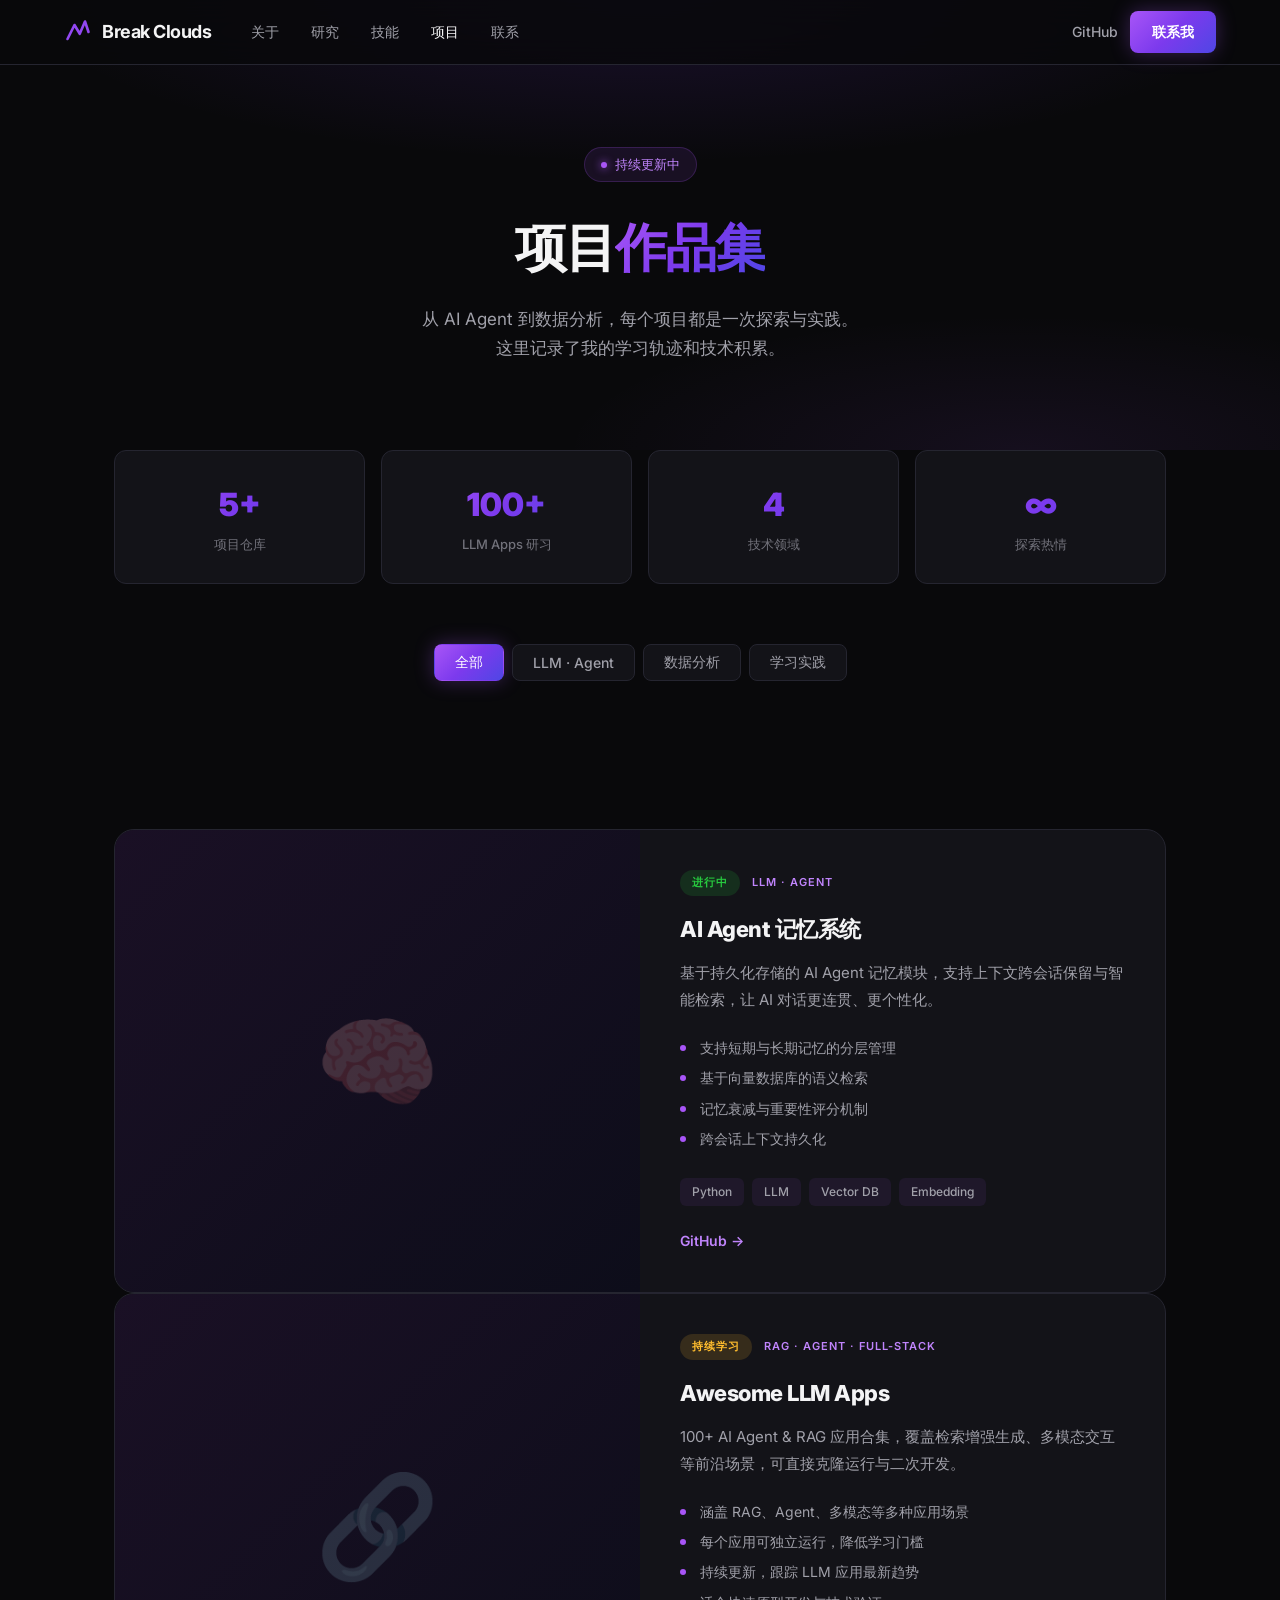
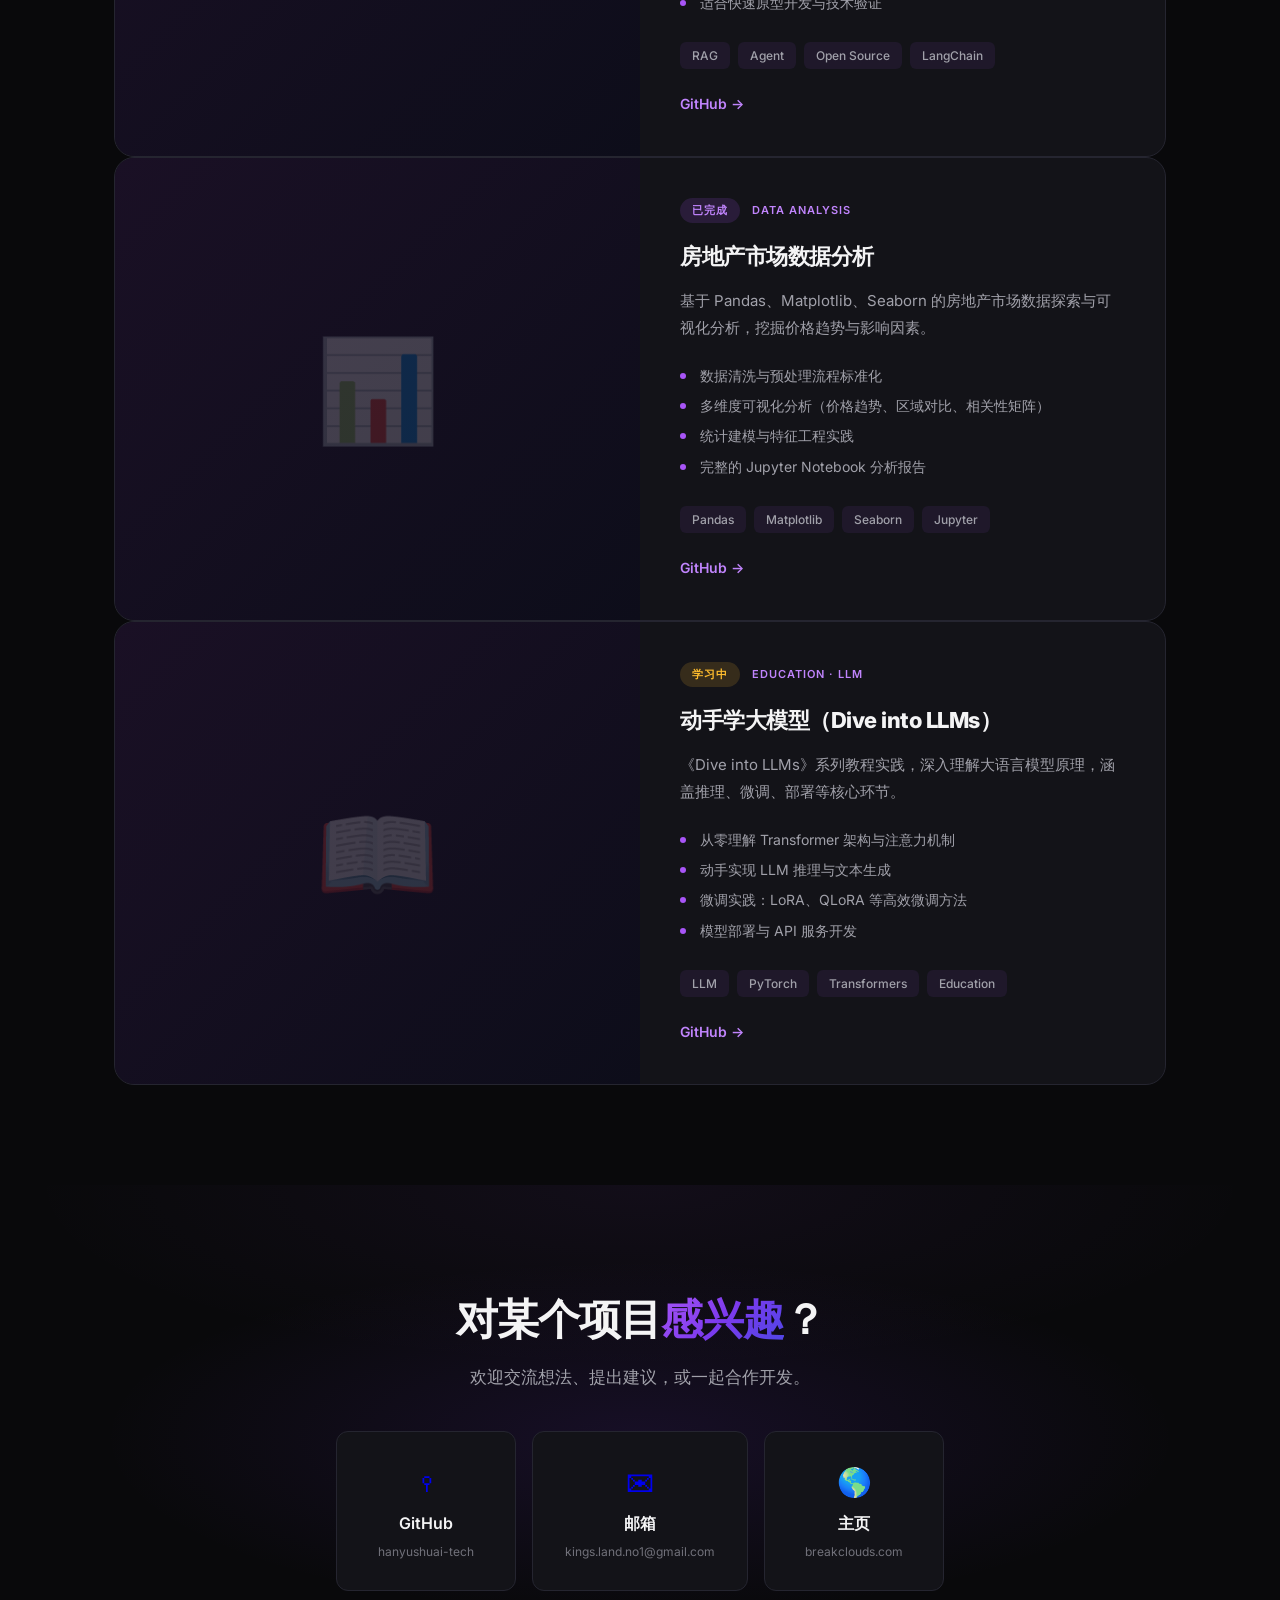
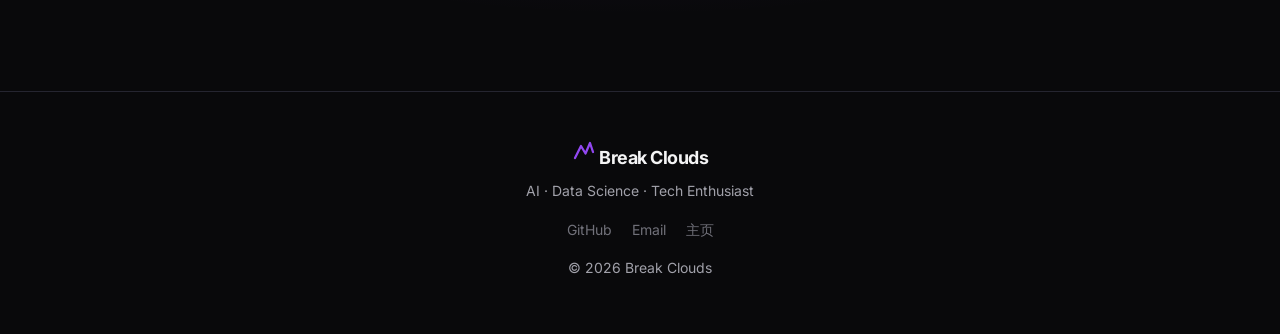
==== projects.html @ f649324a "feat: add projects portfolio page" ====
<!DOCTYPE html>
<html lang="zh-CN">
<head>
<meta charset="UTF-8">
<link rel="icon" type="image/svg+xml" href="favicon.svg">
<meta name="viewport" content="width=device-width, initial-scale=1.0">
<title>项目作品集 — Break Clouds</title>
<meta name="description" content="Break Clouds 项目作品集 — AI Agent、RAG 应用、数据分析与大模型实践项目展示。">
<meta name="author" content="Break Clouds">
<meta name="keywords" content="AI,LLM,Agent,RAG,Data Science,Projects,项目,作品集">
<link rel="canonical" href="https://breakclouds.com/projects.html">

<!-- Open Graph -->
<meta property="og:type" content="website">
<meta property="og:url" content="https://breakclouds.com/projects.html">
<meta property="og:title" content="项目作品集 — Break Clouds">
<meta property="og:description" content="AI Agent、RAG 应用、数据分析与大模型实践项目展示。">
<meta property="og:site_name" content="Break Clouds">

<!-- Twitter Card -->
<meta name="twitter:card" content="summary_large_image">
<meta name="twitter:title" content="项目作品集 — Break Clouds">
<meta name="twitter:description" content="AI Agent、RAG 应用、数据分析与大模型实践项目展示。">

<link rel="stylesheet" href="style.css">
<link rel="preconnect" href="https://fonts.googleapis.com">
<link rel="preconnect" href="https://fonts.gstatic.com" crossorigin>
<link href="https://fonts.googleapis.com/css2?family=Inter:wght@400;500;600;700;800;900&display=swap" rel="stylesheet">

<!-- Google Analytics -->
<script async src="https://www.googletagmanager.com/gtag/js?id=G-9PDBBTPZYR"></script>
<script>
  window.dataLayer = window.dataLayer || [];
  function gtag(){dataLayer.push(arguments);}
  gtag('js', new Date());
  gtag('config', 'G-9PDBBTPZYR');
</script>

<style>
/* ===== Projects Page Specific ===== */
.projects-hero {
  min-height: 50vh; display: flex; align-items: center; justify-content: center;
  position: relative; padding: 120px 24px 60px; text-align: center;
}
.projects-hero-bg {
  position: absolute; inset: 0;
  background:
    radial-gradient(ellipse 80% 60% at 50% 0%, rgba(124,58,237,0.15) 0%, transparent 60%),
    radial-gradient(ellipse 60% 50% at 80% 100%, rgba(168,85,247,0.08) 0%, transparent 60%);
  pointer-events: none;
}
.projects-hero-content { position: relative; z-index: 1; max-width: 640px; }
.projects-hero h1 { font-size: clamp(36px, 5vw, 52px); font-weight: 900; letter-spacing: -2px; margin-bottom: 16px; }
.projects-hero p { font-size: 17px; color: var(--text-dim); line-height: 1.7; }

/* Filter Tabs */
.filter-bar {
  display: flex; justify-content: center; gap: 8px; flex-wrap: wrap;
  padding: 0 24px; margin-bottom: 48px;
}
.filter-btn {
  background: var(--bg-card); border: 1px solid var(--border); border-radius: 8px;
  color: var(--text-dim); font-size: 14px; font-weight: 500;
  padding: 8px 20px; cursor: pointer; transition: all 0.25s;
  font-family: inherit;
}
.filter-btn:hover { border-color: rgba(168,85,247,0.4); color: var(--text); }
.filter-btn.active {
  background: var(--gradient-1); border-color: transparent; color: #fff;
  box-shadow: 0 0 20px rgba(168,85,247,0.3);
}

/* Project Showcase */
.portfolio-section { max-width: 1100px; margin: 0 auto; }
.portfolio-grid { display: grid; grid-template-columns: 1fr; gap: 32px; }

.portfolio-card {
  display: grid; grid-template-columns: 1fr 1fr; gap: 0;
  background: var(--bg-card); border: 1px solid var(--border); border-radius: var(--radius-lg);
  overflow: hidden; transition: border-color 0.3s, transform 0.3s;
}
.portfolio-card:hover { border-color: var(--purple); transform: translateY(-4px); }

.portfolio-visual {
  position: relative; min-height: 300px;
  background: linear-gradient(135deg, #1a1025 0%, #0d0d1a 100%);
  display: flex; align-items: center; justify-content: center; overflow: hidden;
}
.portfolio-visual::after {
  font-size: 100px; opacity: 0.2;
}
.portfolio-visual.vis-agent::after { content: "🧠"; }
.portfolio-visual.vis-rag::after { content: "🔗"; }
.portfolio-visual.vis-data::after { content: "📊"; }
.portfolio-visual.vis-llm::after { content: "📖"; }

.portfolio-detail { padding: 40px; display: flex; flex-direction: column; justify-content: center; }
.portfolio-meta {
  display: flex; align-items: center; gap: 12px; margin-bottom: 16px; flex-wrap: wrap;
}
.portfolio-status {
  font-size: 11px; font-weight: 600; letter-spacing: 1px; text-transform: uppercase;
  padding: 4px 12px; border-radius: 100px;
}
.portfolio-status.active { background: rgba(39,201,63,0.15); color: #27c93f; }
.portfolio-status.learning { background: rgba(255,189,46,0.15); color: #ffbd2e; }
.portfolio-status.completed { background: rgba(168,85,247,0.15); color: var(--purple-light); }
.portfolio-category {
  font-size: 11px; color: var(--purple-light); font-weight: 600;
  letter-spacing: 1px; text-transform: uppercase;
}
.portfolio-detail h3 { font-size: 22px; font-weight: 800; margin-bottom: 12px; letter-spacing: -0.5px; }
.portfolio-detail p { color: var(--text-dim); font-size: 15px; line-height: 1.8; margin-bottom: 20px; }
.portfolio-highlights {
  list-style: none; padding: 0; margin-bottom: 24px;
}
.portfolio-highlights li {
  color: var(--text-dim); font-size: 14px; line-height: 1.6;
  padding: 4px 0; padding-left: 20px; position: relative;
}
.portfolio-highlights li::before {
  content: ""; position: absolute; left: 0; top: 12px;
  width: 6px; height: 6px; border-radius: 50%;
  background: var(--purple);
}
.portfolio-tech { display: flex; gap: 8px; flex-wrap: wrap; margin-bottom: 24px; }
.portfolio-tech span {
  background: rgba(168,85,247,0.08); color: var(--text-dim); font-size: 12px;
  padding: 4px 12px; border-radius: 6px; font-weight: 500;
}
.portfolio-links { display: flex; gap: 16px; align-items: center; }
.portfolio-links a {
  color: var(--purple-light); text-decoration: none; font-size: 14px; font-weight: 600;
  transition: color 0.2s; display: flex; align-items: center; gap: 6px;
}
.portfolio-links a:hover { color: var(--text); }

/* Stats Bar */
.stats-bar {
  max-width: 1100px; margin: 0 auto 60px;
  display: grid; grid-template-columns: repeat(4, 1fr); gap: 16px;
  padding: 0 24px;
}
.stat-card {
  background: var(--bg-card); border: 1px solid var(--border); border-radius: var(--radius);
  padding: 28px; text-align: center; transition: border-color 0.3s;
}
.stat-card:hover { border-color: rgba(168,85,247,0.4); }
.stat-number {
  font-size: 32px; font-weight: 900; background: var(--gradient-1);
  -webkit-background-clip: text; -webkit-text-fill-color: transparent; background-clip: text;
}
.stat-label { font-size: 13px; color: var(--text-muted); font-weight: 500; margin-top: 4px; }

/* Responsive */
@media (max-width: 900px) {
  .portfolio-card { grid-template-columns: 1fr; }
  .portfolio-visual { min-height: 200px; }
  .stats-bar { grid-template-columns: 1fr 1fr; }
}
@media (max-width: 480px) {
  .stats-bar { grid-template-columns: 1fr; }
  .filter-btn { padding: 6px 14px; font-size: 13px; }
}
</style>
</head>
<body>

<nav class="nav" id="navbar">
  <div class="nav-inner">
    <a href="index.html" class="logo">
      <svg width="28" height="28" viewBox="0 0 32 32" fill="none">
        <path d="M4 24L12 8L18 18L24 4L28 16" stroke="url(#logo-grad)" stroke-width="3" stroke-linecap="round" stroke-linejoin="round"/>
        <defs><linearGradient id="logo-grad" x1="0" y1="32" x2="32" y2="0"><stop stop-color="#a855f7"/><stop offset="1" stop-color="#7c3aed"/></linearGradient></defs>
      </svg>
      Break Clouds
    </a>
    <div class="nav-links" id="navLinks">
      <a href="index.html#about">关于</a>
      <a href="index.html#research">研究</a>
      <a href="index.html#skills">技能</a>
      <a href="projects.html" style="color:var(--text)">项目</a>
      <a href="index.html#contact">联系</a>
    </div>
    <div class="nav-actions" id="navActions">
      <a href="https://github.com/hanyushuai-tech" target="_blank" rel="noopener" class="btn-ghost">GitHub</a>
      <a href="index.html#contact" class="btn-primary">联系我</a>
    </div>
    <button class="hamburger" id="hamburger" aria-label="菜单" aria-expanded="false">
      <span></span><span></span><span></span>
    </button>
  </div>
</nav>

<div class="mobile-overlay" id="mobileOverlay">
  <div class="mobile-nav-content">
    <a href="index.html#about" class="mobile-nav-link">关于</a>
    <a href="index.html#research" class="mobile-nav-link">研究</a>
    <a href="index.html#skills" class="mobile-nav-link">技能</a>
    <a href="projects.html" class="mobile-nav-link">项目</a>
    <a href="index.html#contact" class="mobile-nav-link">联系</a>
    <div class="mobile-nav-divider"></div>
    <a href="https://github.com/hanyushuai-tech" target="_blank" rel="noopener" class="mobile-nav-link">GitHub</a>
    <a href="index.html#contact" class="btn-primary mobile-cta">联系我</a>
  </div>
</div>

<section class="projects-hero">
  <div class="projects-hero-bg"></div>
  <div class="projects-hero-content reveal">
    <div class="hero-badge">
      <span class="badge-dot"></span> 持续更新中
    </div>
    <h1>项目<span class="gradient-text">作品集</span></h1>
    <p>从 AI Agent 到数据分析，每个项目都是一次探索与实践。<br>这里记录了我的学习轨迹和技术积累。</p>
  </div>
</section>

<div class="stats-bar reveal">
  <div class="stat-card">
    <div class="stat-number">5+</div>
    <div class="stat-label">项目仓库</div>
  </div>
  <div class="stat-card">
    <div class="stat-number">100+</div>
    <div class="stat-label">LLM Apps 研习</div>
  </div>
  <div class="stat-card">
    <div class="stat-number">4</div>
    <div class="stat-label">技术领域</div>
  </div>
  <div class="stat-card">
    <div class="stat-number">∞</div>
    <div class="stat-label">探索热情</div>
  </div>
</div>

<div class="filter-bar reveal">
  <button class="filter-btn active" data-filter="all">全部</button>
  <button class="filter-btn" data-filter="agent">LLM · Agent</button>
  <button class="filter-btn" data-filter="data">数据分析</button>
  <button class="filter-btn" data-filter="education">学习实践</button>
</div>

<section class="portfolio-section">

  <!-- Project 1: AI Agent 记忆系统 -->
  <div class="portfolio-card reveal" data-category="agent">
    <div class="portfolio-visual vis-agent"></div>
    <div class="portfolio-detail">
      <div class="portfolio-meta">
        <span class="portfolio-status active">进行中</span>
        <span class="portfolio-category">LLM · Agent</span>
      </div>
      <h3>AI Agent 记忆系统</h3>
      <p>基于持久化存储的 AI Agent 记忆模块，支持上下文跨会话保留与智能检索，让 AI 对话更连贯、更个性化。</p>
      <ul class="portfolio-highlights">
        <li>支持短期与长期记忆的分层管理</li>
        <li>基于向量数据库的语义检索</li>
        <li>记忆衰减与重要性评分机制</li>
        <li>跨会话上下文持久化</li>
      </ul>
      <div class="portfolio-tech">
        <span>Python</span><span>LLM</span><span>Vector DB</span><span>Embedding</span>
      </div>
      <div class="portfolio-links">
        <a href="https://github.com/hanyushuai-tech/agentmemory" target="_blank" rel="noopener">GitHub →</a>
      </div>
    </div>
  </div>

  <!-- Project 2: Awesome LLM Apps -->
  <div class="portfolio-card reveal" data-category="agent">
    <div class="portfolio-visual vis-rag"></div>
    <div class="portfolio-detail">
      <div class="portfolio-meta">
        <span class="portfolio-status learning">持续学习</span>
        <span class="portfolio-category">RAG · Agent · Full-Stack</span>
      </div>
      <h3>Awesome LLM Apps</h3>
      <p>100+ AI Agent & RAG 应用合集，覆盖检索增强生成、多模态交互等前沿场景，可直接克隆运行与二次开发。</p>
      <ul class="portfolio-highlights">
        <li>涵盖 RAG、Agent、多模态等多种应用场景</li>
        <li>每个应用可独立运行，降低学习门槛</li>
        <li>持续更新，跟踪 LLM 应用最新趋势</li>
        <li>适合快速原型开发与技术验证</li>
      </ul>
      <div class="portfolio-tech">
        <span>RAG</span><span>Agent</span><span>Open Source</span><span>LangChain</span>
      </div>
      <div class="portfolio-links">
        <a href="https://github.com/hanyushuai-tech/awesome-llm-apps" target="_blank" rel="noopener">GitHub →</a>
      </div>
    </div>
  </div>

  <!-- Project 3: 房地产市场数据分析 -->
  <div class="portfolio-card reveal" data-category="data">
    <div class="portfolio-visual vis-data"></div>
    <div class="portfolio-detail">
      <div class="portfolio-meta">
        <span class="portfolio-status completed">已完成</span>
        <span class="portfolio-category">Data Analysis</span>
      </div>
      <h3>房地产市场数据分析</h3>
      <p>基于 Pandas、Matplotlib、Seaborn 的房地产市场数据探索与可视化分析，挖掘价格趋势与影响因素。</p>
      <ul class="portfolio-highlights">
        <li>数据清洗与预处理流程标准化</li>
        <li>多维度可视化分析（价格趋势、区域对比、相关性矩阵）</li>
        <li>统计建模与特征工程实践</li>
        <li>完整的 Jupyter Notebook 分析报告</li>
      </ul>
      <div class="portfolio-tech">
        <span>Pandas</span><span>Matplotlib</span><span>Seaborn</span><span>Jupyter</span>
      </div>
      <div class="portfolio-links">
        <a href="https://github.com/hanyushuai-tech" target="_blank" rel="noopener">GitHub →</a>
      </div>
    </div>
  </div>

  <!-- Project 4: 动手学大模型 -->
  <div class="portfolio-card reveal" data-category="education">
    <div class="portfolio-visual vis-llm"></div>
    <div class="portfolio-detail">
      <div class="portfolio-meta">
        <span class="portfolio-status learning">学习中</span>
        <span class="portfolio-category">Education · LLM</span>
      </div>
      <h3>动手学大模型（Dive into LLMs）</h3>
      <p>《Dive into LLMs》系列教程实践，深入理解大语言模型原理，涵盖推理、微调、部署等核心环节。</p>
      <ul class="portfolio-highlights">
        <li>从零理解 Transformer 架构与注意力机制</li>
        <li>动手实现 LLM 推理与文本生成</li>
        <li>微调实践：LoRA、QLoRA 等高效微调方法</li>
        <li>模型部署与 API 服务开发</li>
      </ul>
      <div class="portfolio-tech">
        <span>LLM</span><span>PyTorch</span><span>Transformers</span><span>Education</span>
      </div>
      <div class="portfolio-links">
        <a href="https://github.com/hanyushuai-tech/dive-into-llms" target="_blank" rel="noopener">GitHub →</a>
      </div>
    </div>
  </div>

</section>

<section class="contact reveal" id="contact">
  <div class="cta-bg"></div>
  <div class="cta-content">
    <h2>对某个项目<span class="gradient-text">感兴趣</span>？</h2>
    <p>欢迎交流想法、提出建议，或一起合作开发。</p>
    <div class="contact-links">
      <a href="https://github.com/hanyushuai-tech" target="_blank" rel="noopener" class="contact-link-item">
        <span class="contact-icon">&#9906;</span>
        <span>GitHub</span>
        <small>hanyushuai-tech</small>
      </a>
      <a href="mailto:kings.land.no1@gmail.com" class="contact-link-item">
        <span class="contact-icon">&#9993;</span>
        <span>邮箱</span>
        <small>kings.land.no1@gmail.com</small>
      </a>
      <a href="https://breakclouds.com" class="contact-link-item">
        <span class="contact-icon">&#127758;</span>
        <span>主页</span>
        <small>breakclouds.com</small>
      </a>
    </div>
  </div>
</section>

<footer>
  <div class="footer-inner">
    <a href="index.html" class="logo" style="margin-bottom:8px;display:inline-block;">
      <svg width="24" height="24" viewBox="0 0 32 32" fill="none">
        <path d="M4 24L12 8L18 18L24 4L28 16" stroke="url(#logo-grad2)" stroke-width="3" stroke-linecap="round" stroke-linejoin="round"/>
        <defs><linearGradient id="logo-grad2" x1="0" y1="32" x2="32" y2="0"><stop stop-color="#a855f7"/><stop offset="1" stop-color="#7c3aed"/></linearGradient></defs>
      </svg>
      Break Clouds
    </a>
    <p>AI · Data Science · Tech Enthusiast</p>
    <div class="footer-social">
      <a href="https://github.com/hanyushuai-tech" target="_blank" rel="noopener">GitHub</a>
      <a href="mailto:kings.land.no1@gmail.com">Email</a>
      <a href="index.html">主页</a>
    </div>
    <p class="footer-copy">&copy; 2026 Break Clouds</p>
  </div>
</footer>

<button class="scroll-top" id="scrollTop" aria-label="返回顶部">
  <svg width="20" height="20" viewBox="0 0 24 24" fill="none" stroke="currentColor" stroke-width="2.5" stroke-linecap="round" stroke-linejoin="round">
    <polyline points="18 15 12 9 6 15"/>
  </svg>
</button>

<script>
(function() {
  // ── Hamburger Menu ──────────────────────────────
  var hamburger = document.getElementById('hamburger');
  var overlay = document.getElementById('mobileOverlay');
  var body = document.body;
  var overlayLinks = overlay.querySelectorAll('.mobile-nav-link, .mobile-cta');

  function openMenu() {
    overlay.classList.add('active');
    hamburger.classList.add('active');
    hamburger.setAttribute('aria-expanded', 'true');
    body.style.overflow = 'hidden';
  }
  function closeMenu() {
    overlay.classList.remove('active');
    hamburger.classList.remove('active');
    hamburger.setAttribute('aria-expanded', 'false');
    body.style.overflow = '';
  }
  hamburger.addEventListener('click', function() {
    if (overlay.classList.contains('active')) { closeMenu(); } else { openMenu(); }
  });
  overlayLinks.forEach(function(link) {
    link.addEventListener('click', closeMenu);
  });
  overlay.addEventListener('click', function(e) {
    if (e.target === overlay) closeMenu();
  });

  // ── Scroll-to-Top Button ────────────────────────
  var scrollBtn = document.getElementById('scrollTop');
  window.addEventListener('scroll', function() {
    if (window.scrollY > 500) {
      scrollBtn.classList.add('visible');
    } else {
      scrollBtn.classList.remove('visible');
    }
  });
  scrollBtn.addEventListener('click', function() {
    window.scrollTo({ top: 0, behavior: 'smooth' });
  });

  // ── Scroll Reveal ───────────────────────────────
  var revealEls = document.querySelectorAll('.reveal');
  var observer;
  if ('IntersectionObserver' in window) {
    observer = new IntersectionObserver(function(entries) {
      entries.forEach(function(entry) {
        if (entry.isIntersecting) {
          entry.target.classList.add('revealed');
          observer.unobserve(entry.target);
        }
      });
    }, { threshold: 0.15, rootMargin: '0px 0px -40px 0px' });
    revealEls.forEach(function(el) { observer.observe(el); });
  } else {
    revealEls.forEach(function(el) { el.classList.add('revealed'); }
    );
  }

  // ── Filter Tabs ─────────────────────────────────
  var filterBtns = document.querySelectorAll('.filter-btn');
  var cards = document.querySelectorAll('.portfolio-card');

  filterBtns.forEach(function(btn) {
    btn.addEventListener('click', function() {
      filterBtns.forEach(function(b) { b.classList.remove('active'); });
      btn.classList.add('active');
      var filter = btn.getAttribute('data-filter');

      cards.forEach(function(card) {
        var cat = card.getAttribute('data-category');
        if (filter === 'all' || cat === filter) {
          card.style.display = '';
          // Re-trigger reveal animation
          card.classList.remove('revealed');
          requestAnimationFrame(function() {
            card.classList.add('revealed');
          });
        } else {
          card.style.display = 'none';
        }
      });
    });
  });
})();
</script>

</body>
</html>
---- style.css ----
*, *::before, *::after { box-sizing: border-box; margin: 0; padding: 0; }

:root {
  --bg: #09090b;
  --bg-card: #131318;
  --bg-card-hover: #1a1a22;
  --border: #252530;
  --purple: #a855f7;
  --purple-dark: #7c3aed;
  --purple-light: #c084fc;
  --text: #f4f4f5;
  --text-dim: #a1a1aa;
  --text-muted: #71717a;
  --gradient-1: linear-gradient(135deg, #a855f7 0%, #7c3aed 50%, #4f46e5 100%);
  --radius: 12px;
  --radius-lg: 20px;
}

html { scroll-behavior: smooth; }

body {
  font-family: 'Inter', -apple-system, BlinkMacSystemFont, 'Segoe UI', sans-serif;
  background: var(--bg);
  color: var(--text);
  line-height: 1.6;
  -webkit-font-smoothing: antialiased;
  overflow-x: hidden;
}

/* ===== Nav ===== */
.nav {
  position: fixed; top: 0; left: 0; right: 0; z-index: 1000;
  background: rgba(9,9,11,0.85); backdrop-filter: blur(20px); -webkit-backdrop-filter: blur(20px);
  border-bottom: 1px solid var(--border);
}
.nav-inner {
  max-width: 1200px; margin: 0 auto; padding: 0 24px;
  height: 64px; display: flex; align-items: center; gap: 40px;
}
.logo {
  display: flex; align-items: center; gap: 10px;
  font-weight: 700; font-size: 18px; color: var(--text); text-decoration: none; letter-spacing: -0.5px;
}
.nav-links { display: flex; gap: 32px; }
.nav-links a {
  color: var(--text-dim); text-decoration: none; font-size: 14px; font-weight: 500; transition: color 0.2s;
}
.nav-links a:hover { color: var(--text); }
.nav-actions { margin-left: auto; display: flex; gap: 12px; align-items: center; }

/* ===== Hamburger ===== */
.hamburger {
  display: none;
  flex-direction: column; gap: 5px;
  background: none; border: none; cursor: pointer; padding: 8px;
  margin-left: auto; z-index: 1100;
}
.hamburger span {
  display: block; width: 24px; height: 2px;
  background: var(--text); border-radius: 2px;
  transition: transform 0.3s, opacity 0.3s;
}
.hamburger.active span:nth-child(1) {
  transform: translateY(7px) rotate(45deg);
}
.hamburger.active span:nth-child(2) {
  opacity: 0;
}
.hamburger.active span:nth-child(3) {
  transform: translateY(-7px) rotate(-45deg);
}

/* ===== Mobile Overlay ===== */
.mobile-overlay {
  position: fixed; inset: 0; z-index: 1050;
  background: rgba(9,9,11,0.95); backdrop-filter: blur(20px); -webkit-backdrop-filter: blur(20px);
  display: flex; align-items: center; justify-content: center;
  opacity: 0; visibility: hidden;
  transition: opacity 0.35s, visibility 0.35s;
}
.mobile-overlay.active { opacity: 1; visibility: visible; }
.mobile-nav-content {
  display: flex; flex-direction: column; align-items: center; gap: 8px;
}
.mobile-nav-link {
  color: var(--text-dim); text-decoration: none; font-size: 24px; font-weight: 600;
  padding: 12px 32px; transition: color 0.2s;
}
.mobile-nav-link:hover { color: var(--text); }
.mobile-nav-divider {
  width: 40px; height: 1px; background: var(--border); margin: 12px 0;
}
.mobile-cta { margin-top: 16px; }

/* ===== Buttons ===== */
.btn-primary {
  background: var(--gradient-1); color: #fff; border: none;
  padding: 10px 22px; border-radius: 8px; font-size: 14px; font-weight: 600;
  cursor: pointer; text-decoration: none; display: inline-block;
  transition: opacity 0.2s, transform 0.2s, box-shadow 0.2s;
  box-shadow: 0 0 20px rgba(168,85,247,0.3);
}
.btn-primary:hover { opacity: 0.9; transform: translateY(-1px); box-shadow: 0 0 30px rgba(168,85,247,0.5); }
.btn-ghost { color: var(--text-dim); text-decoration: none; font-size: 14px; font-weight: 500; transition: color 0.2s; }
.btn-ghost:hover { color: var(--text); }
.btn-outline {
  background: transparent; color: var(--text); border: 1px solid var(--border);
  padding: 10px 22px; border-radius: 8px; font-size: 14px; font-weight: 600;
  cursor: pointer; text-decoration: none; display: inline-block;
  transition: border-color 0.2s, background 0.2s;
}
.btn-outline:hover { border-color: var(--purple); background: rgba(168,85,247,0.05); }
.btn-lg { padding: 14px 32px; font-size: 16px; border-radius: 10px; }

/* ===== Hero ===== */
.hero {
  min-height: 100vh; display: flex; align-items: center; justify-content: center;
  position: relative; padding: 120px 24px 80px; overflow: hidden;
  gap: 80px; flex-wrap: wrap;
}
.hero-bg {
  position: absolute; inset: 0;
  background:
    radial-gradient(ellipse 80% 60% at 50% 0%, rgba(124,58,237,0.15) 0%, transparent 60%),
    radial-gradient(ellipse 60% 50% at 80% 100%, rgba(168,85,247,0.08) 0%, transparent 60%);
  pointer-events: none;
}
.hero-content { position: relative; z-index: 1; max-width: 560px; }
.hero-badge {
  display: inline-flex; align-items: center; gap: 8px;
  background: rgba(168,85,247,0.1); border: 1px solid rgba(168,85,247,0.2);
  color: var(--purple-light); font-size: 13px; font-weight: 500;
  padding: 6px 16px; border-radius: 100px; margin-bottom: 24px;
}
.badge-dot { width: 6px; height: 6px; background: var(--purple); border-radius: 50%; box-shadow: 0 0 8px var(--purple); }
.hero h1 { font-size: clamp(42px, 6vw, 64px); font-weight: 900; line-height: 1.08; letter-spacing: -2px; margin-bottom: 20px; }
.gradient-text { background: var(--gradient-1); -webkit-background-clip: text; -webkit-text-fill-color: transparent; background-clip: text; }
.hero-desc { font-size: 17px; color: var(--text-dim); line-height: 1.7; margin-bottom: 32px; }
.hero-btns { display: flex; gap: 16px; margin-bottom: 36px; flex-wrap: wrap; }

.hero-tags { display: flex; gap: 10px; flex-wrap: wrap; }
.tag {
  background: rgba(168,85,247,0.08); border: 1px solid rgba(168,85,247,0.18);
  color: var(--purple-light); font-size: 13px; padding: 5px 14px; border-radius: 100px;
  font-weight: 500; letter-spacing: 0.2px;
}

/* ===== Preview Window ===== */
.hero-preview { position: relative; z-index: 1; }
.preview-window {
  background: var(--bg-card); border: 1px solid var(--border);
  border-radius: var(--radius-lg); overflow: hidden; width: 480px; max-width: 100%;
  box-shadow: 0 0 80px rgba(168,85,247,0.08), 0 20px 60px rgba(0,0,0,0.4);
}
.preview-bar {
  height: 36px; background: #0f0f15; border-bottom: 1px solid var(--border);
  display: flex; align-items: center; gap: 8px; padding: 0 16px;
}
.preview-bar span { width: 10px; height: 10px; border-radius: 50%; }
.preview-bar span:nth-child(1) { background: #ff5f56; }
.preview-bar span:nth-child(2) { background: #ffbd2e; }
.preview-bar span:nth-child(3) { background: #27c93f; }
.preview-code { padding: 24px; font-family: 'SF Mono', 'Fira Code', monospace; font-size: 13px; line-height: 2; }
.line { display: block; }
.keyword { color: #c084fc; }
.string { color: #6ee7b7; }
.fn { color: #f9a8d4; }
.comment { color: #555; }

/* ===== Sections ===== */
section { padding: 100px 24px; }
.section-title { font-size: clamp(28px, 4vw, 42px); font-weight: 800; text-align: center; letter-spacing: -1px; margin-bottom: 12px; }
.section-desc { text-align: center; color: var(--text-dim); font-size: 17px; max-width: 520px; margin: 0 auto 56px; }

/* ===== About ===== */
.about { max-width: 1100px; margin: 0 auto; }
.about-grid { display: grid; grid-template-columns: 1.2fr 0.8fr; gap: 60px; align-items: start; margin-top: 48px; }
.about-text p { color: var(--text-dim); font-size: 16px; line-height: 1.8; margin-bottom: 16px; }
.about-text strong { color: var(--text); }
.about-stats { display: flex; gap: 40px; margin-top: 28px; }
.astat span { display: block; font-size: 26px; font-weight: 800; background: var(--gradient-1); -webkit-background-clip: text; -webkit-text-fill-color: transparent; background-clip: text; }
.astat { font-size: 13px; color: var(--text-muted); font-weight: 500; }

.about-card {
  background: var(--bg-card); border: 1px solid var(--border); border-radius: var(--radius-lg);
  padding: 40px; text-align: center; position: sticky; top: 100px;
}
.about-avatar {
  width: 80px; height: 80px; border-radius: 50%;
  background: var(--gradient-1); margin: 0 auto 16px;
  display: flex; align-items: center; justify-content: center;
  font-size: 36px; font-weight: 900; color: #fff;
}
.about-avatar::before { content: "B"; }
.about-card h3 { font-size: 20px; font-weight: 700; margin-bottom: 4px; }
.about-role { color: var(--purple-light); font-size: 14px; margin-bottom: 20px; }
.about-links { display: flex; gap: 16px; justify-content: center; flex-wrap: wrap; }
.about-links a {
  color: var(--text-dim); text-decoration: none; font-size: 13px; font-weight: 500;
  padding: 6px 16px; border: 1px solid var(--border); border-radius: 8px;
  transition: border-color 0.2s, color 0.2s;
}
.about-links a:hover { border-color: var(--purple); color: var(--text); }

/* ===== Skills ===== */
.skills { max-width: 1000px; margin: 0 auto; }
.skill-cats { display: grid; grid-template-columns: 1fr 1fr; gap: 20px; margin-top: 16px; }
.skill-cat {
  background: var(--bg-card); border: 1px solid var(--border); border-radius: var(--radius);
  padding: 28px; transition: border-color 0.3s;
}
.skill-cat:hover { border-color: rgba(168,85,247,0.4); }
.skill-cat h3 { font-size: 16px; font-weight: 700; margin-bottom: 16px; }
.skill-tags { display: flex; flex-wrap: wrap; gap: 8px; }
.skill-tags span {
  background: rgba(168,85,247,0.06); border: 1px solid rgba(168,85,247,0.15);
  color: var(--text-dim); font-size: 12px; padding: 4px 12px; border-radius: 6px;
  font-weight: 500; transition: background 0.2s, color 0.2s;
}
.skill-tags span:hover { background: rgba(168,85,247,0.15); color: var(--text); }

/* ===== Projects ===== */
.projects { max-width: 1100px; margin: 0 auto; }
.project-grid { display: grid; grid-template-columns: 1fr 1fr; gap: 20px; }
.project-card {
  background: var(--bg-card); border: 1px solid var(--border); border-radius: var(--radius-lg);
  overflow: hidden; transition: border-color 0.3s, transform 0.3s;
}
.project-card:hover { border-color: var(--purple); transform: translateY(-4px); }
.project-img {
  height: 160px; position: relative;
  background: linear-gradient(135deg, #1a1025 0%, #0d0d1a 100%);
  display: flex; align-items: center; justify-content: center;
  overflow: hidden;
}
.project-img::after {
  font-size: 60px; opacity: 0.3;
}
.project-img.img-agent::after { content: "🧠"; }
.project-img.img-rag::after { content: "🔗"; }
.project-img.img-data::after { content: "📊"; }
.project-img.img-llm::after { content: "📖"; }
.project-info { padding: 24px; }
.project-tag { font-size: 11px; color: var(--purple-light); font-weight: 600; letter-spacing: 1px; text-transform: uppercase; margin-bottom: 8px; }
.project-info h3 { font-size: 18px; font-weight: 700; margin-bottom: 8px; }
.project-info p { color: var(--text-dim); font-size: 14px; line-height: 1.7; margin-bottom: 16px; }
.project-tech { display: flex; gap: 8px; flex-wrap: wrap; margin-bottom: 16px; }
.project-tech span {
  background: rgba(168,85,247,0.08); color: var(--text-dim); font-size: 11px;
  padding: 3px 10px; border-radius: 4px; font-weight: 500;
}
.project-link {
  color: var(--purple-light); text-decoration: none; font-size: 14px; font-weight: 600;
  transition: color 0.2s;
}
.project-link:hover { color: var(--text); }

/* ===== Contact ===== */
.contact { position: relative; padding: 100px 24px; text-align: center; overflow: hidden; }
.cta-bg {
  position: absolute; inset: 0;
  background:
    radial-gradient(ellipse 60% 50% at 50% 50%, rgba(124,58,237,0.12) 0%, transparent 70%),
    radial-gradient(ellipse 80% 60% at 50% 0%, rgba(168,85,247,0.06) 0%, transparent 60%);
  pointer-events: none;
}
.cta-content { position: relative; z-index: 1; }
.contact h2 { font-size: clamp(28px, 4vw, 42px); font-weight: 900; letter-spacing: -1px; margin-bottom: 12px; }
.contact p { color: var(--text-dim); font-size: 17px; max-width: 480px; margin: 0 auto 40px; }
.contact-links { display: flex; gap: 16px; justify-content: center; flex-wrap: wrap; }
.contact-link-item {
  display: flex; flex-direction: column; align-items: center; gap: 6px;
  background: var(--bg-card); border: 1px solid var(--border); border-radius: var(--radius);
  padding: 28px 32px; text-decoration: none; min-width: 180px;
  transition: border-color 0.3s, transform 0.3s;
}
.contact-link-item:hover { border-color: var(--purple); transform: translateY(-4px); }
.contact-icon { font-size: 28px; }
.contact-link-item span:not(.contact-icon) { font-size: 16px; font-weight: 600; color: var(--text); }
.contact-link-item small { font-size: 12px; color: var(--text-muted); }

/* ===== Footer ===== */
footer { border-top: 1px solid var(--border); padding: 48px 24px; text-align: center; }
.footer-inner { max-width: 600px; margin: 0 auto; }
.footer-inner p { color: var(--text-dim); font-size: 14px; margin-bottom: 6px; }
.footer-social { display: flex; gap: 20px; justify-content: center; margin: 16px 0; }
.footer-social a { color: var(--text-muted); text-decoration: none; font-size: 14px; transition: color 0.2s; }
.footer-social a:hover { color: var(--purple-light); }
.footer-copy { color: var(--text-muted); font-size: 12px; margin-top: 12px; }

/* ===== Scroll-to-Top ===== */
.scroll-top {
  position: fixed; bottom: 32px; right: 32px; z-index: 900;
  width: 48px; height: 48px; border-radius: 50%;
  background: var(--bg-card); border: 1px solid var(--border);
  color: var(--text-dim); cursor: pointer;
  display: flex; align-items: center; justify-content: center;
  opacity: 0; visibility: hidden; transform: translateY(16px);
  transition: opacity 0.3s, visibility 0.3s, transform 0.3s, border-color 0.2s, color 0.2s;
  box-shadow: 0 4px 24px rgba(0,0,0,0.4);
}
.scroll-top.visible {
  opacity: 1; visibility: visible; transform: translateY(0);
}
.scroll-top:hover {
  border-color: var(--purple); color: var(--text);
}

/* ===== Scroll Reveal ===== */
.reveal {
  opacity: 0; transform: translateY(32px);
  transition: opacity 0.7s ease, transform 0.7s ease;
}
.reveal.revealed {
  opacity: 1; transform: translateY(0);
}
/* Stagger for multiple reveals in same section */
.reveal:nth-child(2) { transition-delay: 0s; }
.reveal:nth-child(3) { transition-delay: 0.05s; }

/* ===== Responsive ===== */
@media (max-width: 900px) {
  .about-grid { grid-template-columns: 1fr; gap: 40px; }
  .about-card { position: static; }
  .skill-cats { grid-template-columns: 1fr; }
  .project-grid { grid-template-columns: 1fr; }
}

@media (max-width: 768px) {
  .nav-links, .nav-actions { display: none; }
  .hamburger { display: flex; }
  .hero { padding-top: 100px; gap: 40px; }
  .hero-preview .preview-window { width: 100%; }
  .preview-code { font-size: 11px; padding: 16px; }
}

@media (max-width: 480px) {
  .hero h1 { font-size: 32px; }
  .hero-btns { flex-direction: column; }
  .about-stats { gap: 20px; }
  .contact-links { flex-direction: column; align-items: center; }
  .contact-link-item { min-width: auto; width: 100%; max-width: 260px; }
  .scroll-top { bottom: 20px; right: 20px; width: 42px; height: 42px; }
}
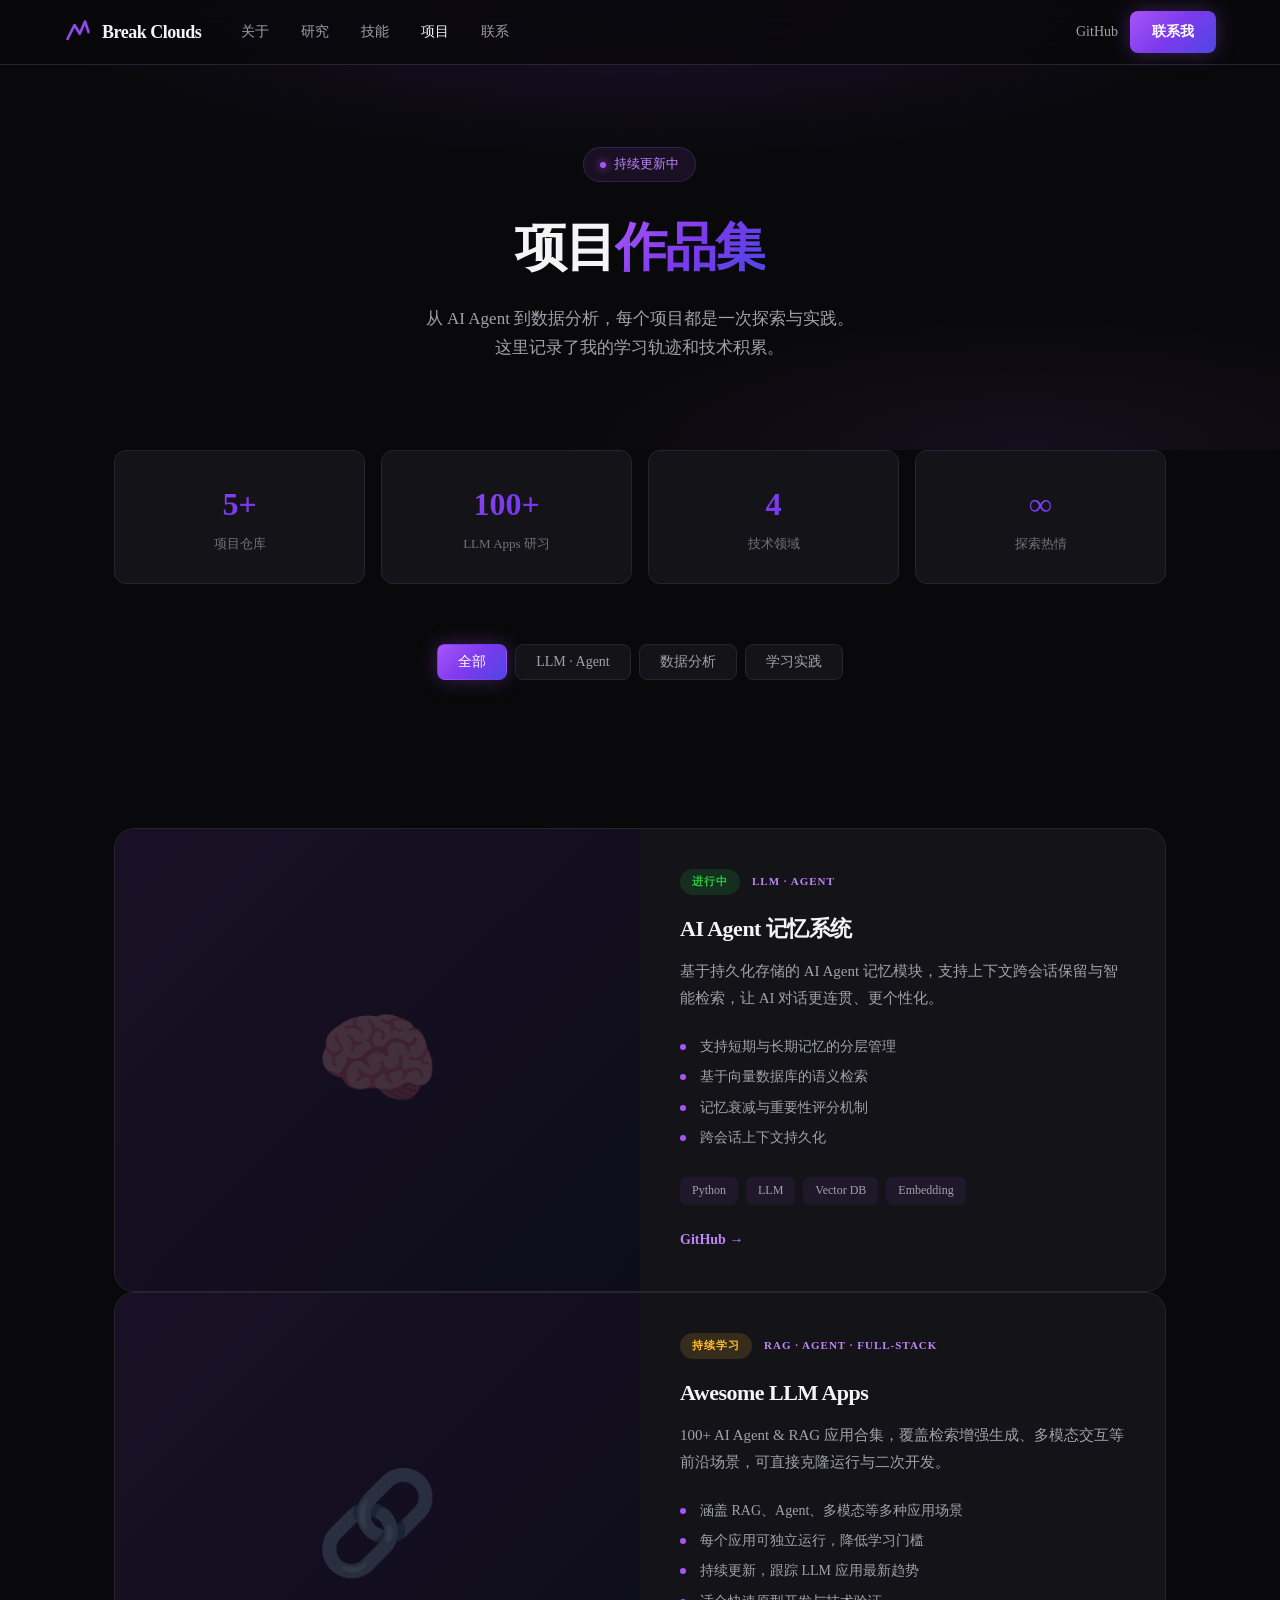
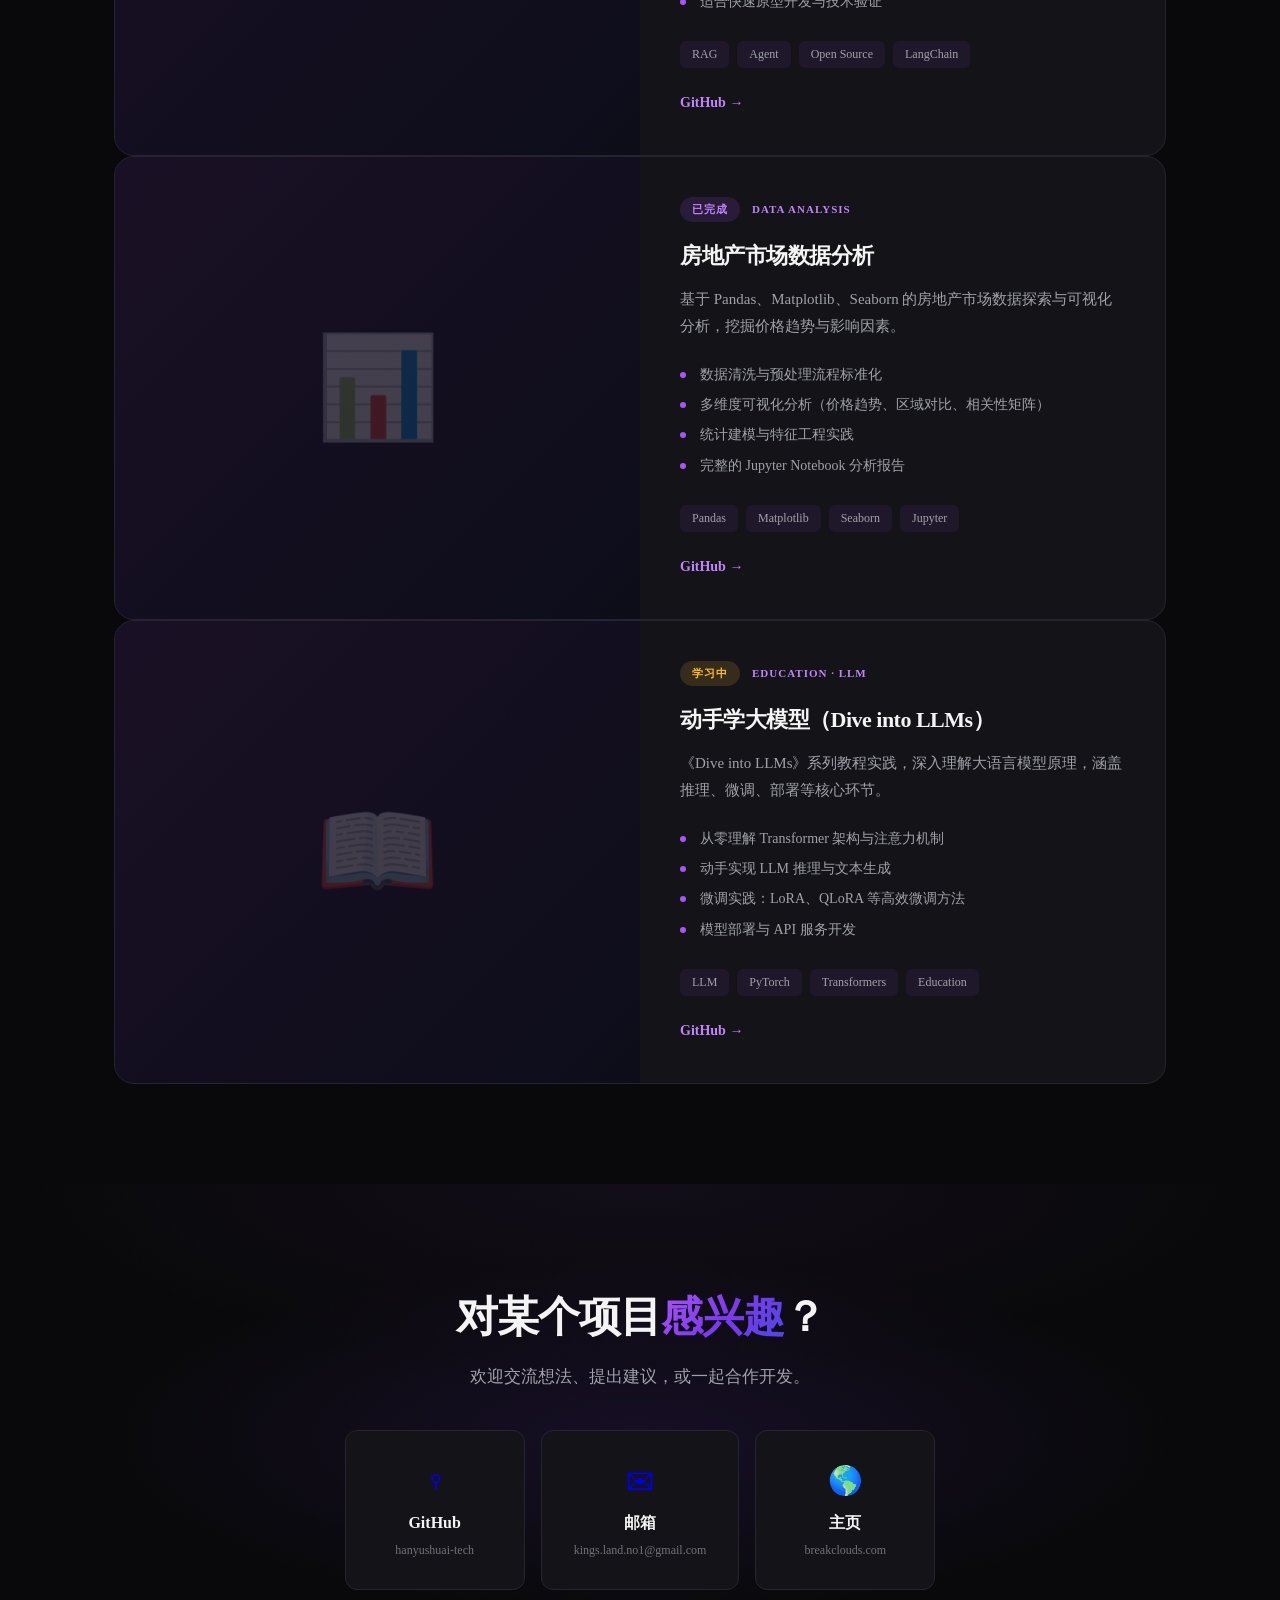
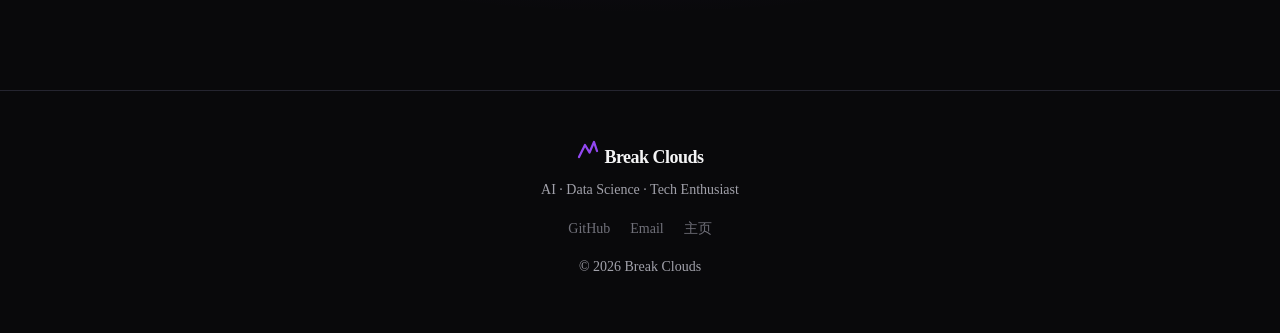
==== commit 5e5caa90: "style: switch font from Inter to Copernicus serif" ====
--- a/projects.html
+++ b/projects.html
@@ -25,7 +25,6 @@
 <link rel="stylesheet" href="style.css">
 <link rel="preconnect" href="https://fonts.googleapis.com">
 <link rel="preconnect" href="https://fonts.gstatic.com" crossorigin>
-<link href="https://fonts.googleapis.com/css2?family=Inter:wght@400;500;600;700;800;900&display=swap" rel="stylesheet">
 
 <!-- Google Analytics -->
 <script async src="https://www.googletagmanager.com/gtag/js?id=G-9PDBBTPZYR"></script>
--- a/style.css
+++ b/style.css
@@ -19,7 +19,7 @@
 html { scroll-behavior: smooth; }
 
 body {
-  font-family: 'Inter', -apple-system, BlinkMacSystemFont, 'Segoe UI', sans-serif;
+  font-family: 'Copernicus', Georgia, 'Times New Roman', serif;
   background: var(--bg);
   color: var(--text);
   line-height: 1.6;
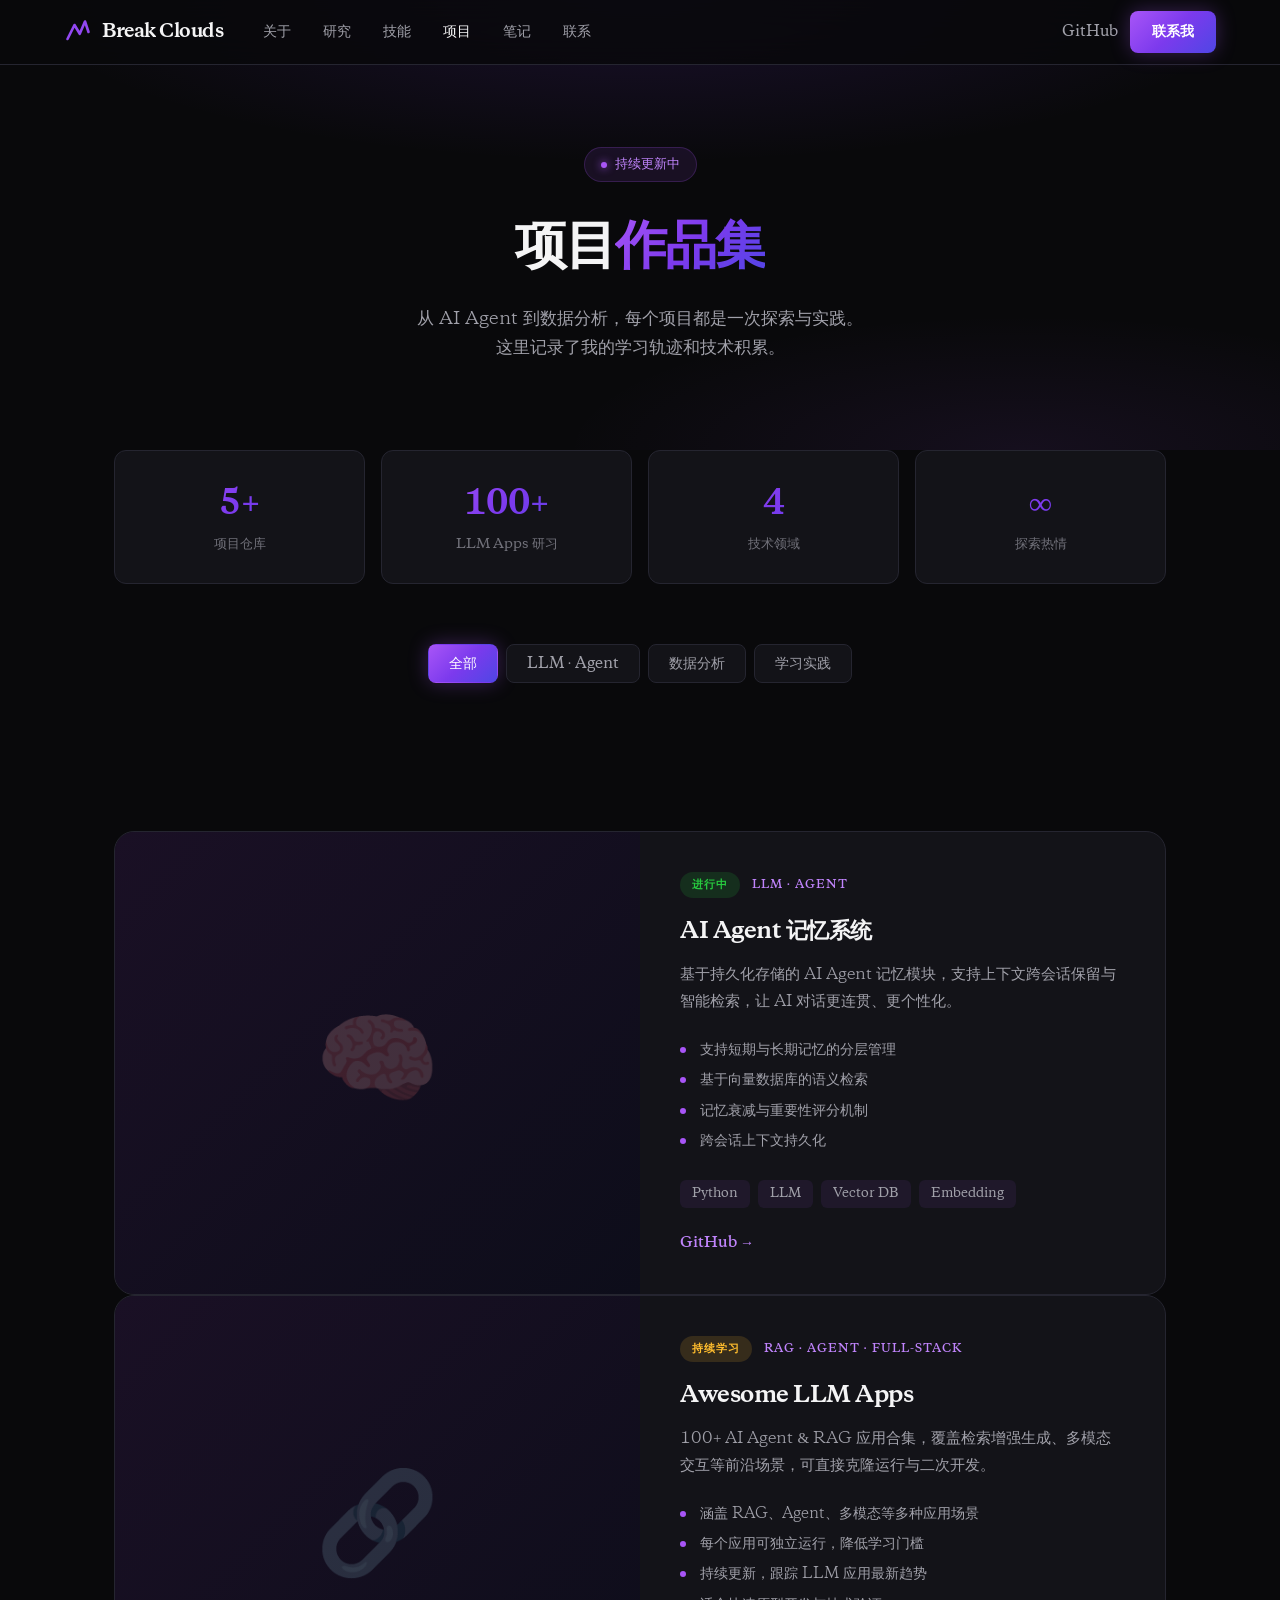
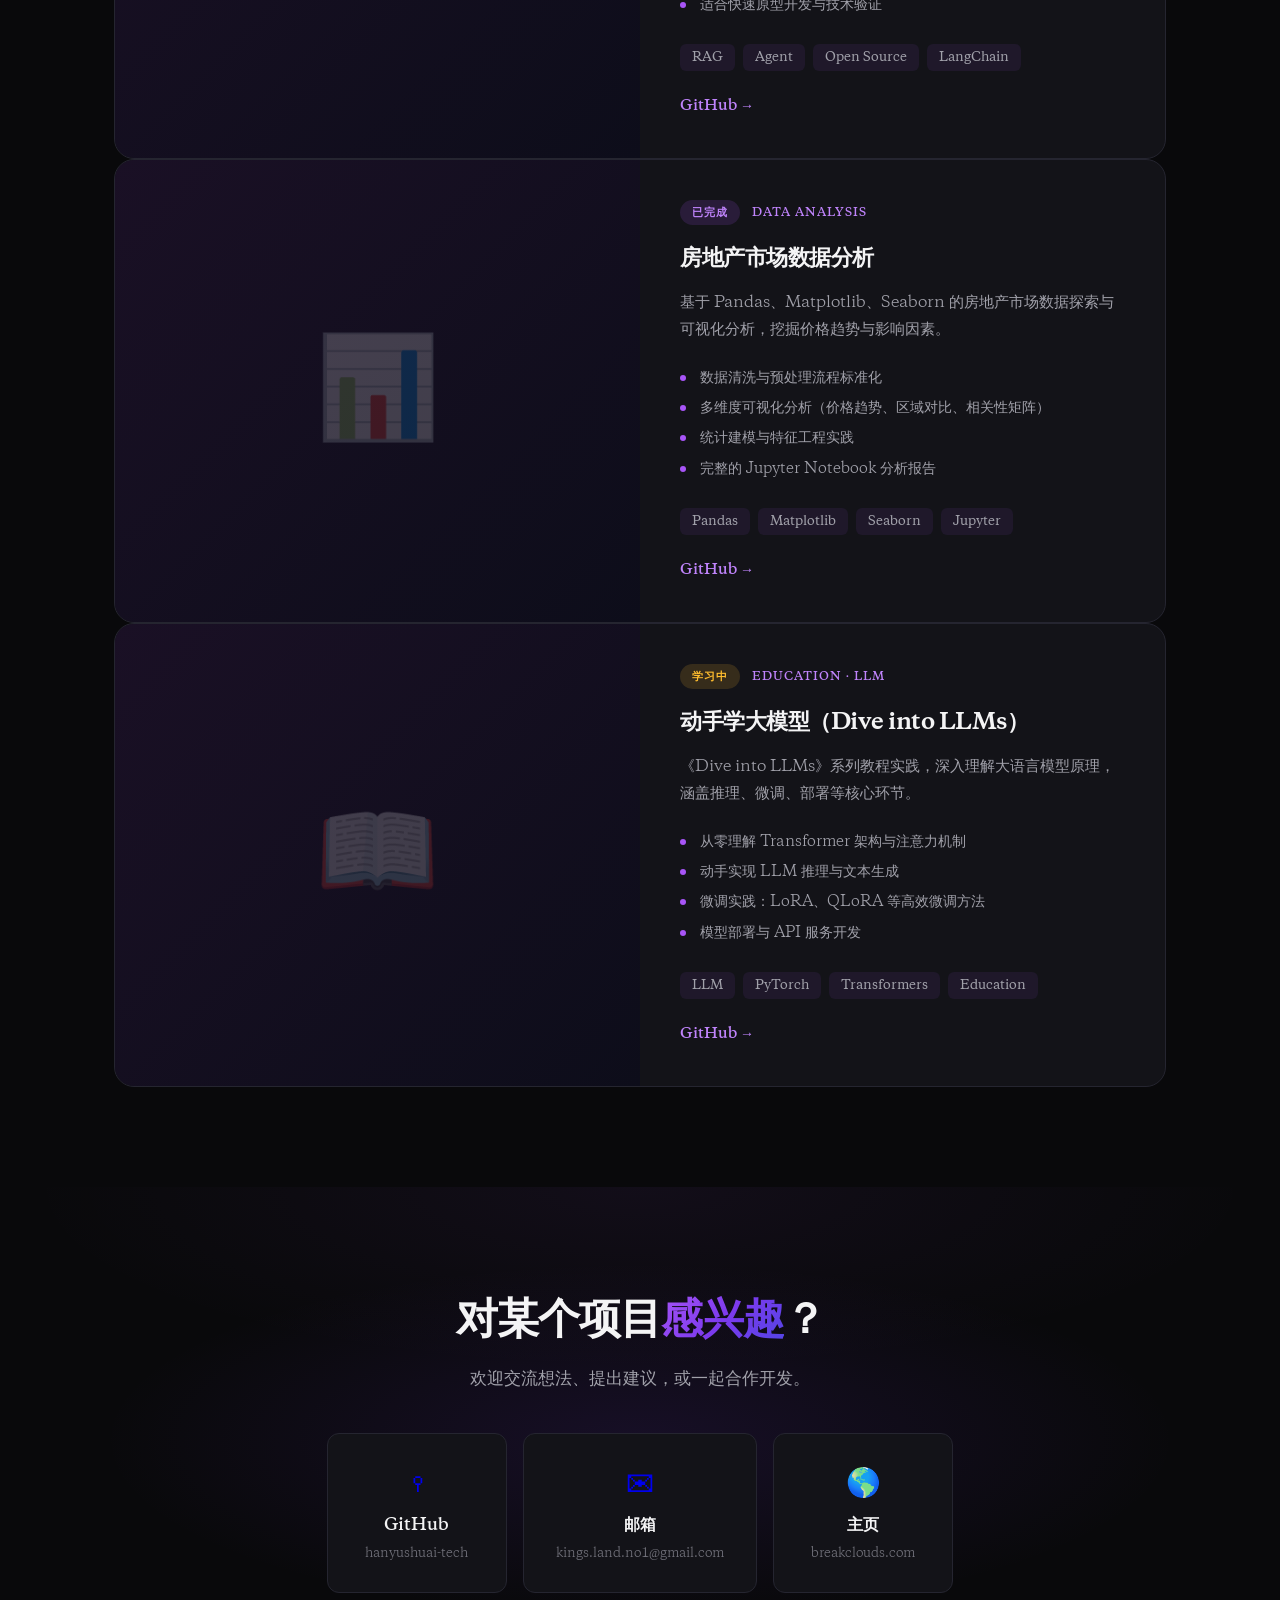
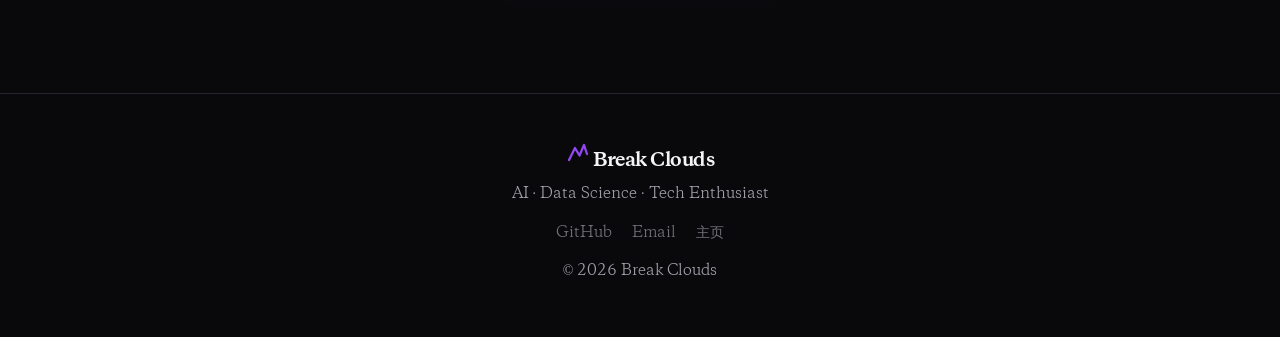
==== commit 28e3f335: "feat: add notes link to nav (notes.breakclouds.com)" ====
--- a/projects.html
+++ b/projects.html
@@ -179,6 +179,7 @@
       <a href="index.html#research">研究</a>
       <a href="index.html#skills">技能</a>
       <a href="projects.html" style="color:var(--text)">项目</a>
+      <a href="https://notes.breakclouds.com" target="_blank" rel="noopener">笔记</a>
       <a href="index.html#contact">联系</a>
     </div>
     <div class="nav-actions" id="navActions">
--- a/style.css
+++ b/style.css
@@ -1,4 +1,34 @@
 *, *::before, *::after { box-sizing: border-box; margin: 0; padding: 0; }
+
+/* ===== Copernicus Font ===== */
+@font-face {
+  font-family: 'Copernicus';
+  src: url('fonts/Copernicus-Book.woff2') format('woff2');
+  font-weight: 400;
+  font-style: normal;
+  font-display: swap;
+}
+@font-face {
+  font-family: 'Copernicus';
+  src: url('fonts/Copernicus-Medium.woff2') format('woff2');
+  font-weight: 500;
+  font-style: normal;
+  font-display: swap;
+}
+@font-face {
+  font-family: 'Copernicus';
+  src: url('fonts/Copernicus-Semibold.woff2') format('woff2');
+  font-weight: 600;
+  font-style: normal;
+  font-display: swap;
+}
+@font-face {
+  font-family: 'Copernicus';
+  src: url('fonts/Copernicus-Bold.woff2') format('woff2');
+  font-weight: 700;
+  font-style: normal;
+  font-display: swap;
+}
 
 :root {
   --bg: #09090b;
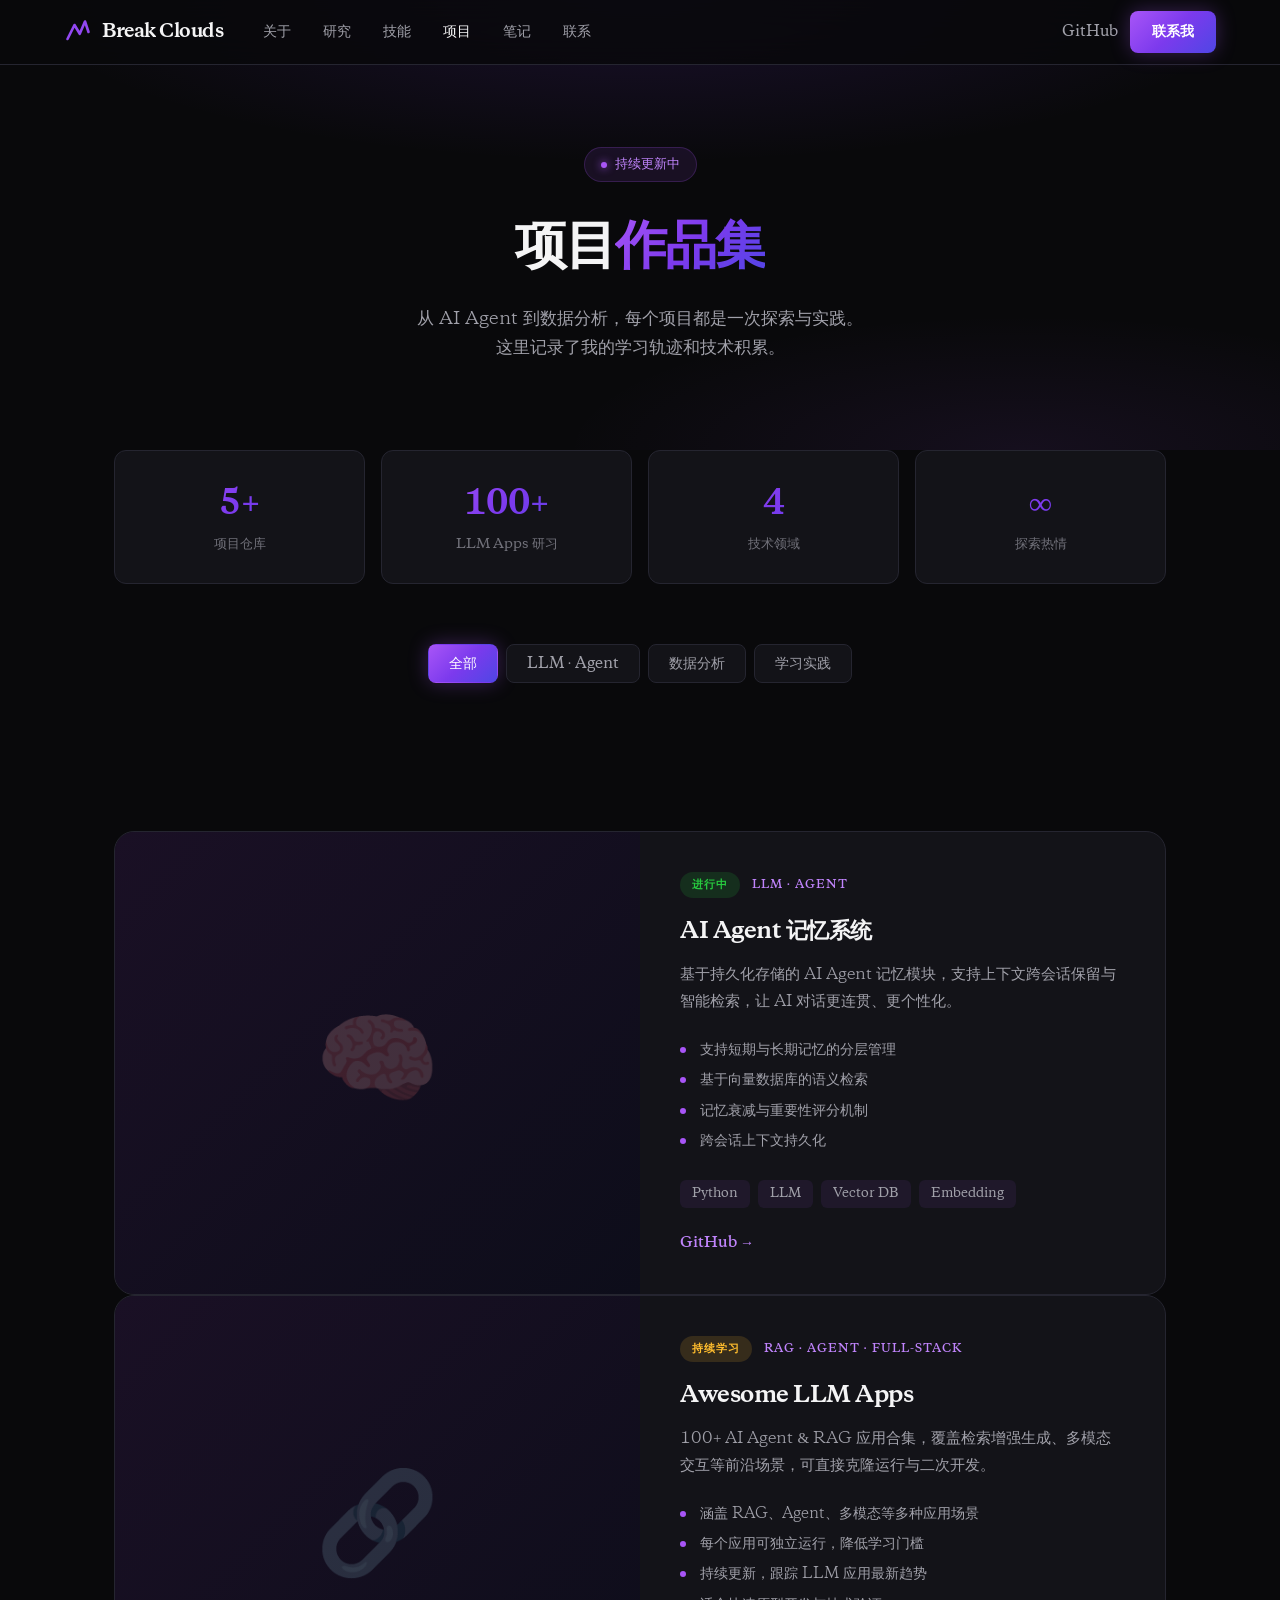
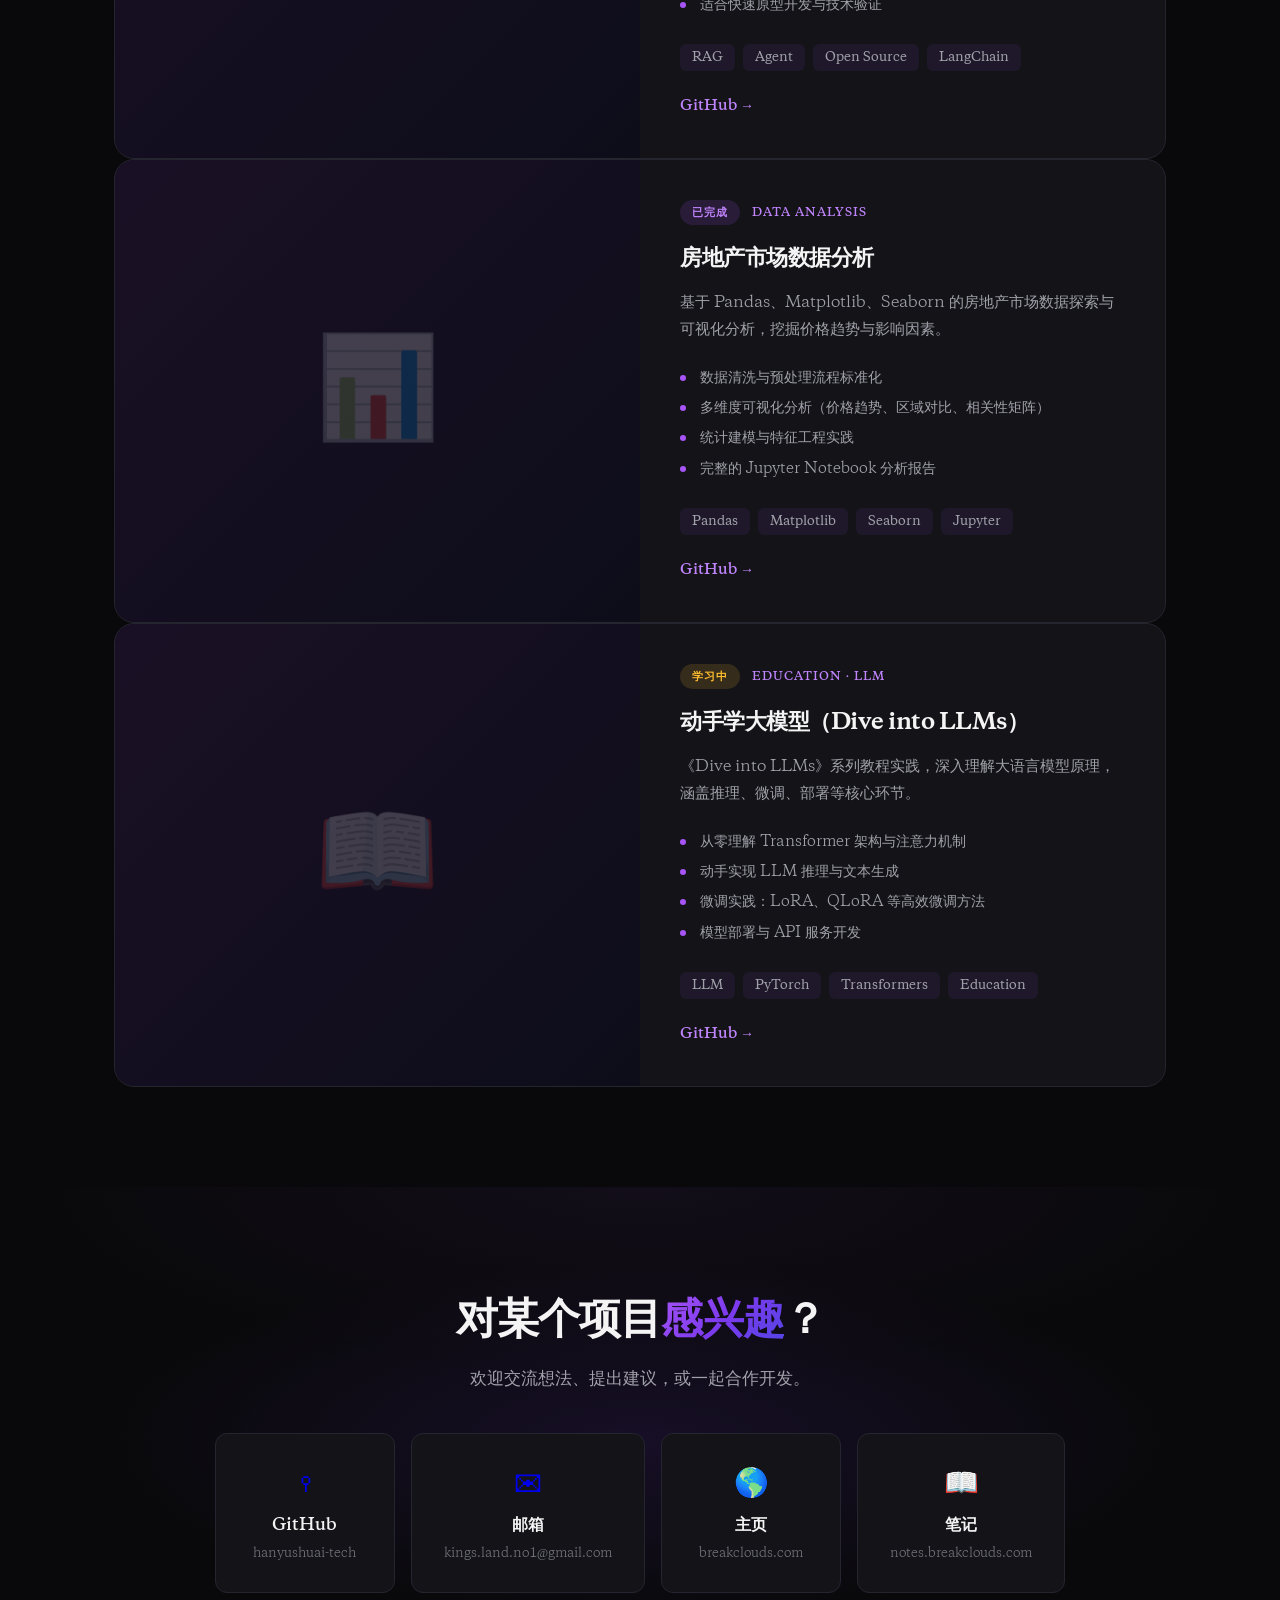
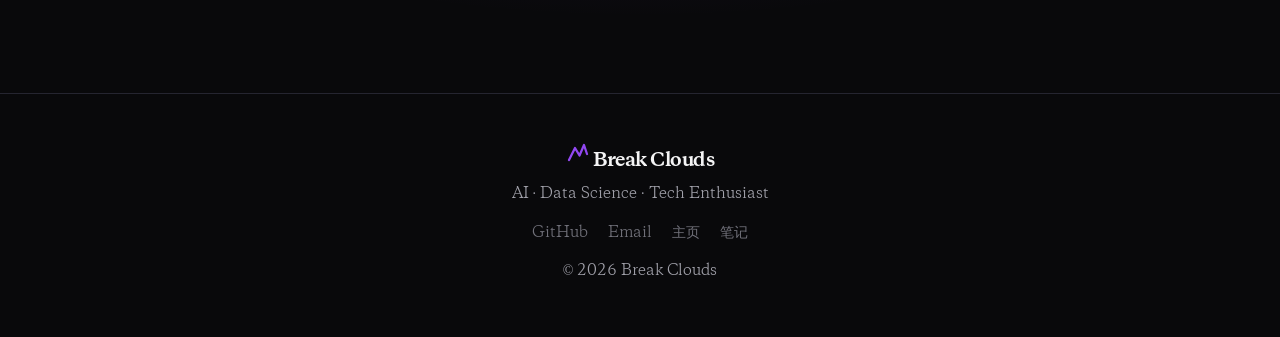
==== commit 3b2b8605: "feat: add notes.breakclouds.com links throughout site content" ====
--- a/projects.html
+++ b/projects.html
@@ -367,6 +367,11 @@
         <span>主页</span>
         <small>breakclouds.com</small>
       </a>
+      <a href="https://notes.breakclouds.com" target="_blank" rel="noopener" class="contact-link-item">
+        <span class="contact-icon">&#128214;</span>
+        <span>笔记</span>
+        <small>notes.breakclouds.com</small>
+      </a>
     </div>
   </div>
 </section>
@@ -385,6 +390,7 @@
       <a href="https://github.com/hanyushuai-tech" target="_blank" rel="noopener">GitHub</a>
       <a href="mailto:kings.land.no1@gmail.com">Email</a>
       <a href="index.html">主页</a>
+      <a href="https://notes.breakclouds.com" target="_blank" rel="noopener">笔记</a>
     </div>
     <p class="footer-copy">&copy; 2026 Break Clouds</p>
   </div>
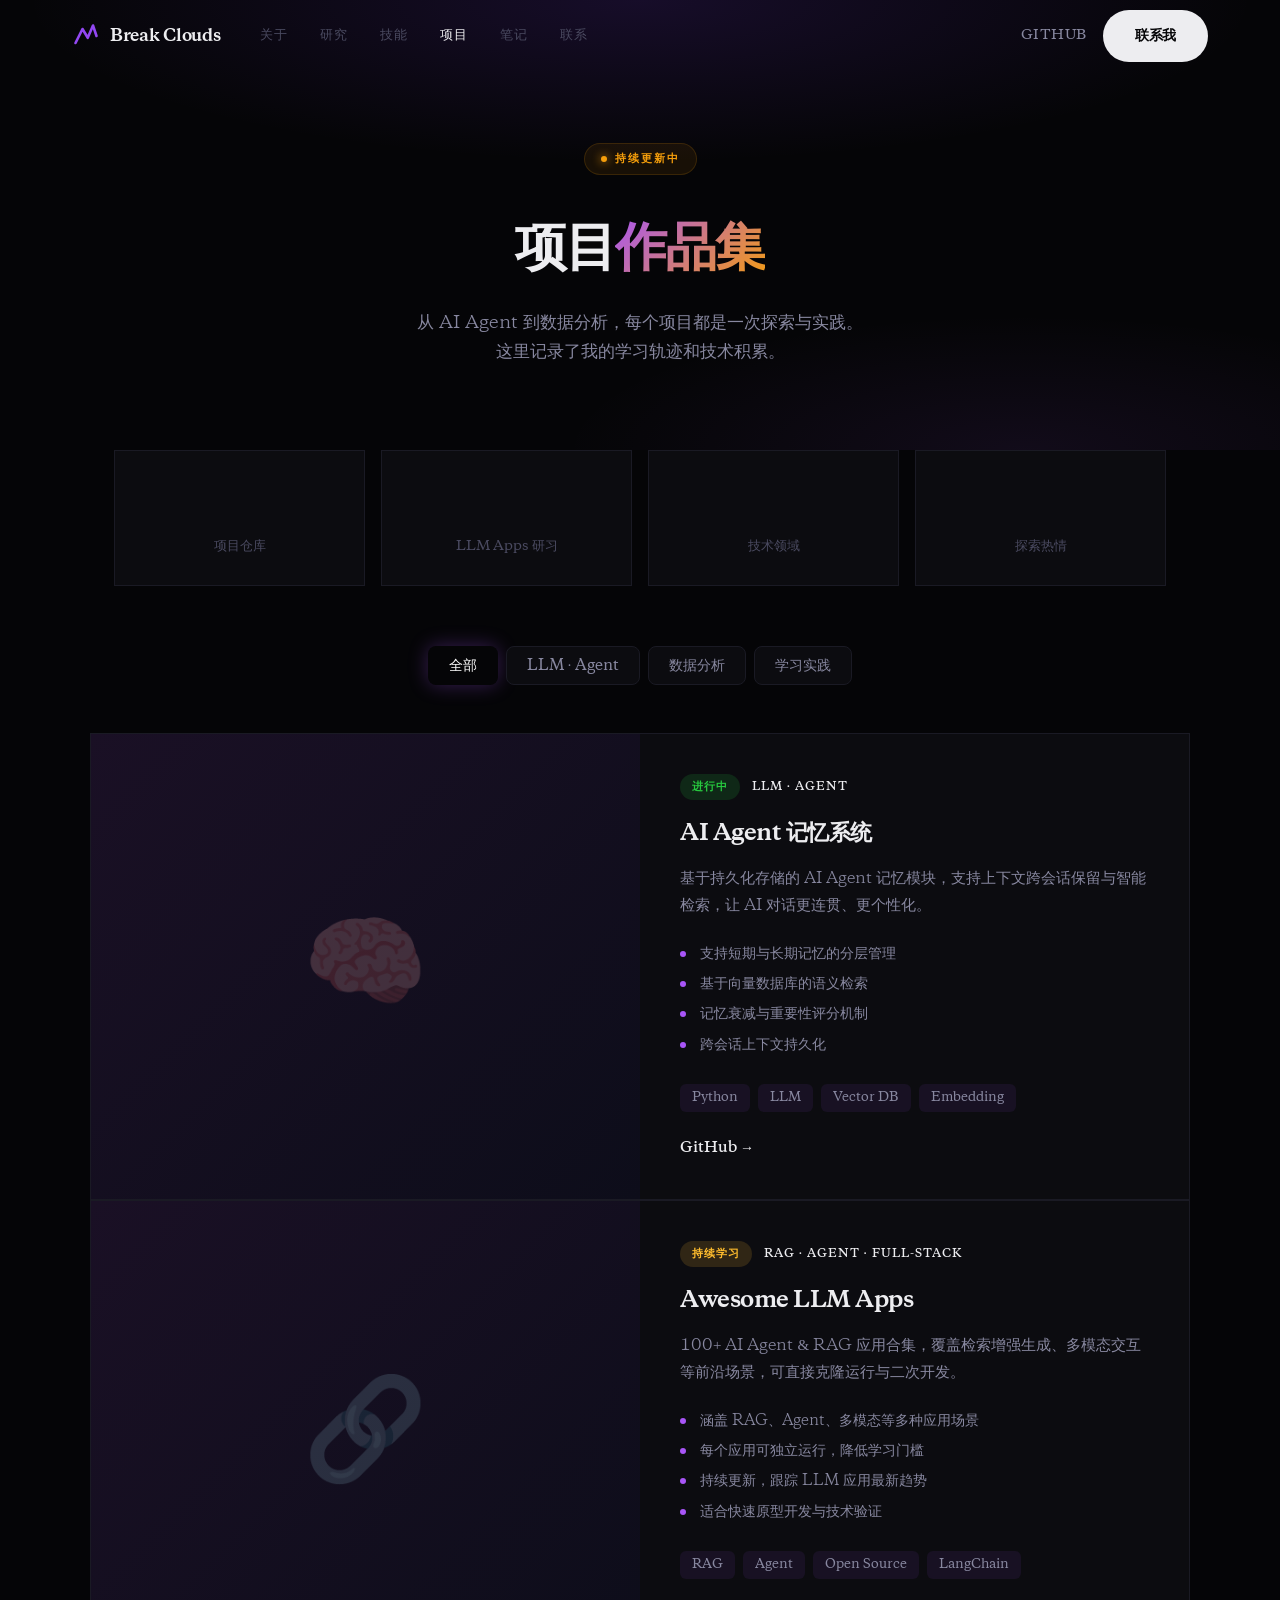
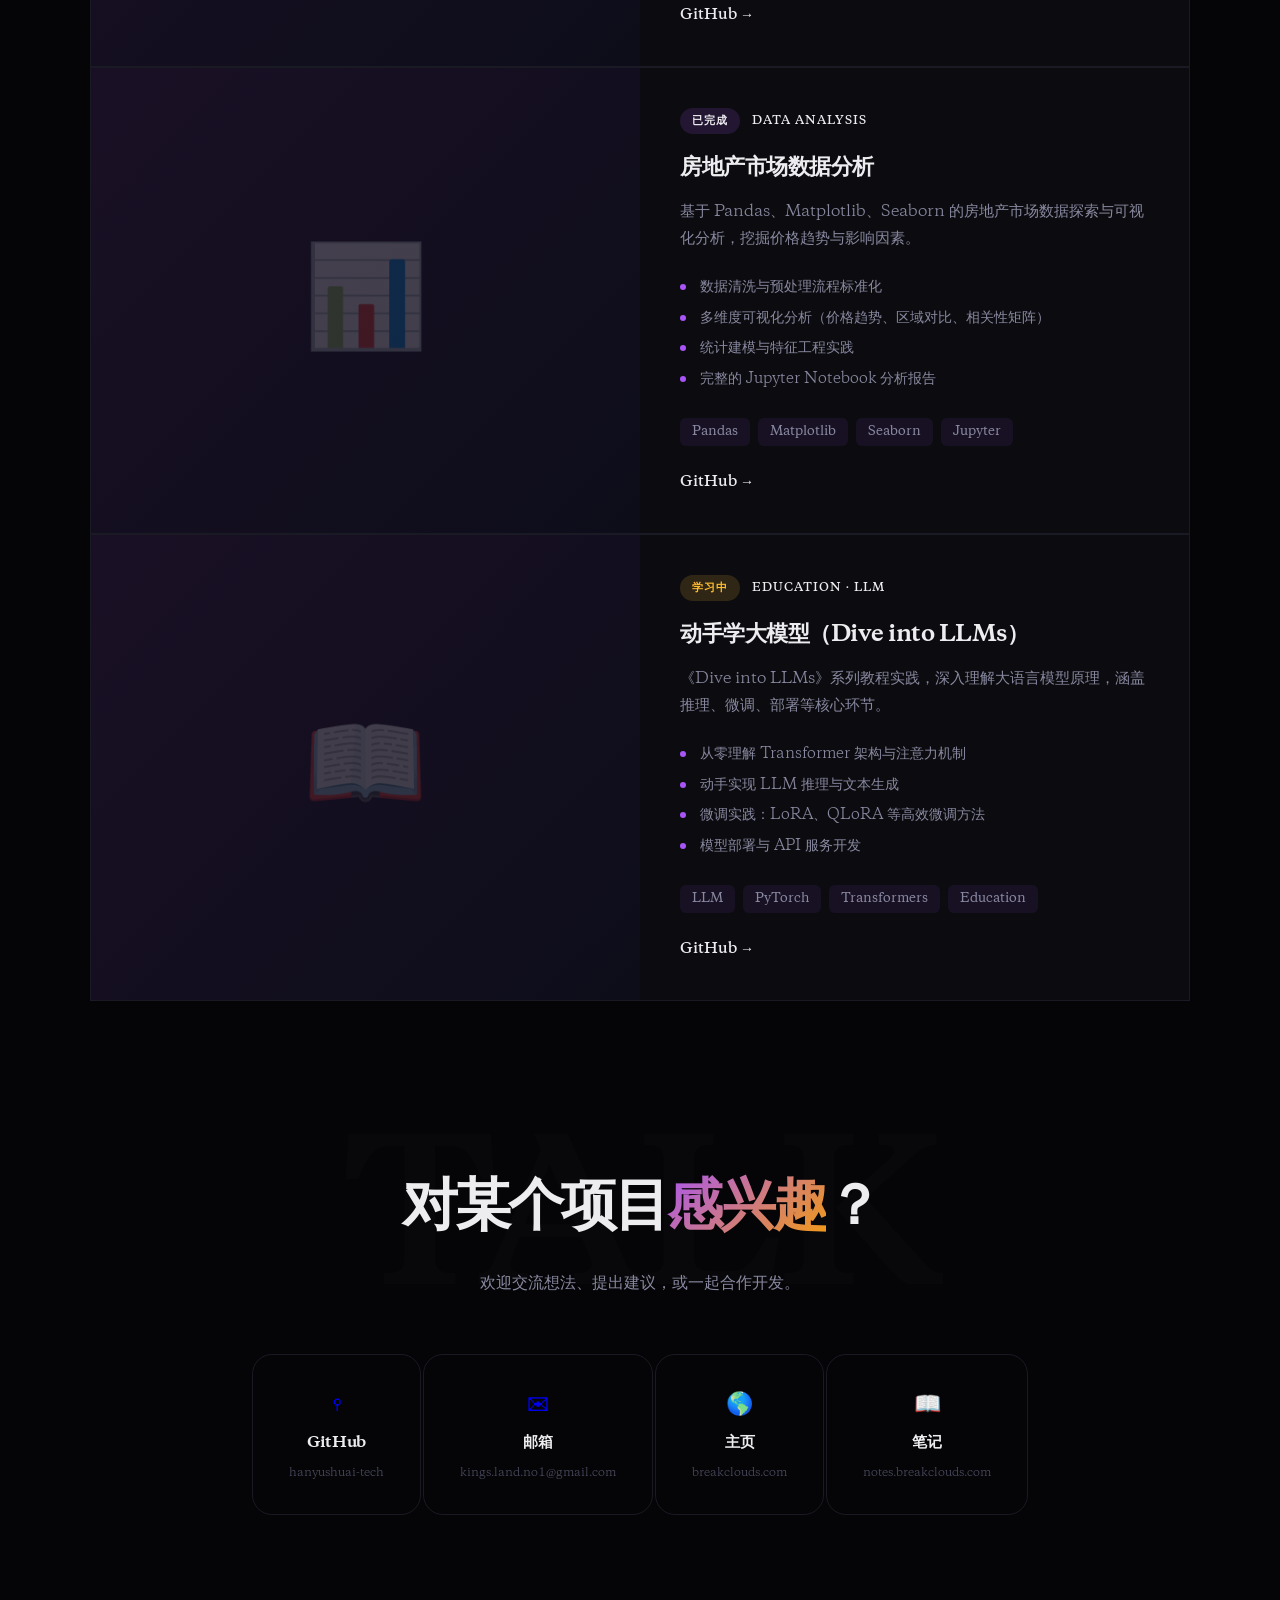
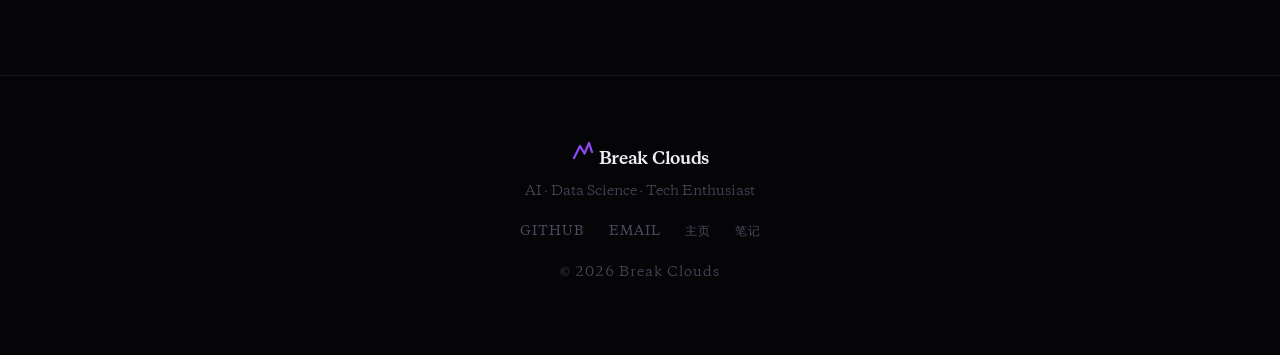
==== commit 9c01decf: "@ feat: taste-skill 重设计 — 打破 AI 套模板感 - Hero: 全宽背景 + editorial 不对称布局 + 巨型装饰文字 - 新增无限滚动标签带 (marquee) -" ====
--- a/projects.html
+++ b/projects.html
@@ -408,6 +408,7 @@
   var hamburger = document.getElementById('hamburger');
   var overlay = document.getElementById('mobileOverlay');
   var body = document.body;
+  var navbar = document.getElementById('navbar');
   var overlayLinks = overlay.querySelectorAll('.mobile-nav-link, .mobile-cta');
 
   function openMenu() {
@@ -432,6 +433,15 @@
     if (e.target === overlay) closeMenu();
   });
 
+  // ── Nav Scroll State ────────────────────────────
+  window.addEventListener('scroll', function() {
+    if (window.scrollY > 40) {
+      navbar.classList.add('scrolled');
+    } else {
+      navbar.classList.remove('scrolled');
+    }
+  }, { passive: true });
+
   // ── Scroll-to-Top Button ────────────────────────
   var scrollBtn = document.getElementById('scrollTop');
   window.addEventListener('scroll', function() {
@@ -440,27 +450,25 @@
     } else {
       scrollBtn.classList.remove('visible');
     }
-  });
+  }, { passive: true });
   scrollBtn.addEventListener('click', function() {
     window.scrollTo({ top: 0, behavior: 'smooth' });
   });
 
   // ── Scroll Reveal ───────────────────────────────
   var revealEls = document.querySelectorAll('.reveal');
-  var observer;
   if ('IntersectionObserver' in window) {
-    observer = new IntersectionObserver(function(entries) {
+    var observer = new IntersectionObserver(function(entries) {
       entries.forEach(function(entry) {
         if (entry.isIntersecting) {
           entry.target.classList.add('revealed');
           observer.unobserve(entry.target);
         }
       });
-    }, { threshold: 0.15, rootMargin: '0px 0px -40px 0px' });
+    }, { threshold: 0.1, rootMargin: '0px 0px -60px 0px' });
     revealEls.forEach(function(el) { observer.observe(el); });
   } else {
-    revealEls.forEach(function(el) { el.classList.add('revealed'); }
-    );
+    revealEls.forEach(function(el) { el.classList.add('revealed'); });
   }
 
   // ── Filter Tabs ─────────────────────────────────
--- a/style.css
+++ b/style.css
@@ -1,322 +1,498 @@
 *, *::before, *::after { box-sizing: border-box; margin: 0; padding: 0; }
 
-/* ===== Copernicus Font ===== */
+/* ===== Fonts ===== */
 @font-face {
   font-family: 'Copernicus';
   src: url('fonts/Copernicus-Book.woff2') format('woff2');
-  font-weight: 400;
-  font-style: normal;
-  font-display: swap;
+  font-weight: 400; font-style: normal; font-display: swap;
 }
 @font-face {
   font-family: 'Copernicus';
   src: url('fonts/Copernicus-Medium.woff2') format('woff2');
-  font-weight: 500;
-  font-style: normal;
-  font-display: swap;
+  font-weight: 500; font-style: normal; font-display: swap;
 }
 @font-face {
   font-family: 'Copernicus';
   src: url('fonts/Copernicus-Semibold.woff2') format('woff2');
-  font-weight: 600;
-  font-style: normal;
-  font-display: swap;
+  font-weight: 600; font-style: normal; font-display: swap;
 }
 @font-face {
   font-family: 'Copernicus';
   src: url('fonts/Copernicus-Bold.woff2') format('woff2');
-  font-weight: 700;
-  font-style: normal;
-  font-display: swap;
-}
-
+  font-weight: 700; font-style: normal; font-display: swap;
+}
+
+/* ===== Tokens ===== */
 :root {
-  --bg: #09090b;
-  --bg-card: #131318;
-  --bg-card-hover: #1a1a22;
-  --border: #252530;
+  --bg: #050507;
+  --bg-card: #0c0c10;
+  --border: #1a1a24;
   --purple: #a855f7;
-  --purple-dark: #7c3aed;
-  --purple-light: #c084fc;
-  --text: #f4f4f5;
-  --text-dim: #a1a1aa;
-  --text-muted: #71717a;
-  --gradient-1: linear-gradient(135deg, #a855f7 0%, #7c3aed 50%, #4f46e5 100%);
-  --radius: 12px;
-  --radius-lg: 20px;
-}
-
-html { scroll-behavior: smooth; }
+  --amber: #f59e0b;
+  --text: #ededf0;
+  --text-dim: #8888a0;
+  --text-muted: #4a4a60;
+  --ease: cubic-bezier(0.16, 1, 0.3, 1);
+  --ease-spring: cubic-bezier(0.34, 1.56, 0.64, 1);
+}
+
+html { scroll-behavior: smooth; font-size: 16px; }
 
 body {
-  font-family: 'Copernicus', Georgia, 'Times New Roman', serif;
+  font-family: 'Copernicus', Georgia, serif;
   background: var(--bg);
   color: var(--text);
-  line-height: 1.6;
+  line-height: 1.65;
   -webkit-font-smoothing: antialiased;
-  overflow-x: hidden;
+  overflow-x: clip;
 }
 
 /* ===== Nav ===== */
 .nav {
   position: fixed; top: 0; left: 0; right: 0; z-index: 1000;
-  background: rgba(9,9,11,0.85); backdrop-filter: blur(20px); -webkit-backdrop-filter: blur(20px);
-  border-bottom: 1px solid var(--border);
+  background: transparent;
+  transition: background 0.3s, border-color 0.3s;
+  border-bottom: 1px solid transparent;
+}
+.nav.scrolled {
+  background: rgba(5,5,7,0.9);
+  backdrop-filter: blur(20px);
+  border-bottom-color: var(--border);
 }
 .nav-inner {
-  max-width: 1200px; margin: 0 auto; padding: 0 24px;
-  height: 64px; display: flex; align-items: center; gap: 40px;
+  max-width: 1200px; margin: 0 auto; padding: 0 32px;
+  height: 72px; display: flex; align-items: center; gap: 40px;
 }
 .logo {
   display: flex; align-items: center; gap: 10px;
-  font-weight: 700; font-size: 18px; color: var(--text); text-decoration: none; letter-spacing: -0.5px;
+  font-weight: 700; font-size: 16px; color: var(--text);
+  text-decoration: none; letter-spacing: -0.3px;
 }
 .nav-links { display: flex; gap: 32px; }
 .nav-links a {
-  color: var(--text-dim); text-decoration: none; font-size: 14px; font-weight: 500; transition: color 0.2s;
+  color: var(--text-muted); text-decoration: none; font-size: 13px;
+  font-weight: 500; letter-spacing: 1px; text-transform: uppercase;
+  transition: color 0.3s;
 }
 .nav-links a:hover { color: var(--text); }
-.nav-actions { margin-left: auto; display: flex; gap: 12px; align-items: center; }
+.nav-actions { margin-left: auto; display: flex; gap: 16px; align-items: center; }
 
 /* ===== Hamburger ===== */
 .hamburger {
-  display: none;
-  flex-direction: column; gap: 5px;
+  display: none; flex-direction: column; gap: 5px;
   background: none; border: none; cursor: pointer; padding: 8px;
   margin-left: auto; z-index: 1100;
 }
 .hamburger span {
   display: block; width: 24px; height: 2px;
   background: var(--text); border-radius: 2px;
-  transition: transform 0.3s, opacity 0.3s;
-}
-.hamburger.active span:nth-child(1) {
-  transform: translateY(7px) rotate(45deg);
-}
-.hamburger.active span:nth-child(2) {
-  opacity: 0;
-}
-.hamburger.active span:nth-child(3) {
-  transform: translateY(-7px) rotate(-45deg);
-}
+  transition: transform 0.4s var(--ease-spring), opacity 0.2s;
+}
+.hamburger.active span:nth-child(1) { transform: translateY(7px) rotate(45deg); }
+.hamburger.active span:nth-child(2) { opacity: 0; }
+.hamburger.active span:nth-child(3) { transform: translateY(-7px) rotate(-45deg); }
 
 /* ===== Mobile Overlay ===== */
 .mobile-overlay {
   position: fixed; inset: 0; z-index: 1050;
-  background: rgba(9,9,11,0.95); backdrop-filter: blur(20px); -webkit-backdrop-filter: blur(20px);
+  background: rgba(5,5,7,0.98);
+  backdrop-filter: blur(40px);
   display: flex; align-items: center; justify-content: center;
-  opacity: 0; visibility: hidden;
-  transition: opacity 0.35s, visibility 0.35s;
+  opacity: 0; visibility: hidden; transition: opacity 0.4s, visibility 0.4s;
 }
 .mobile-overlay.active { opacity: 1; visibility: visible; }
-.mobile-nav-content {
-  display: flex; flex-direction: column; align-items: center; gap: 8px;
-}
+.mobile-nav-content { display: flex; flex-direction: column; align-items: center; gap: 8px; }
 .mobile-nav-link {
-  color: var(--text-dim); text-decoration: none; font-size: 24px; font-weight: 600;
-  padding: 12px 32px; transition: color 0.2s;
+  color: var(--text-dim); text-decoration: none; font-size: 28px; font-weight: 700;
+  padding: 12px 32px; transition: color 0.2s; letter-spacing: -1px;
 }
 .mobile-nav-link:hover { color: var(--text); }
-.mobile-nav-divider {
-  width: 40px; height: 1px; background: var(--border); margin: 12px 0;
-}
+.mobile-nav-divider { width: 40px; height: 1px; background: var(--border); margin: 16px 0; }
 .mobile-cta { margin-top: 16px; }
 
 /* ===== Buttons ===== */
 .btn-primary {
-  background: var(--gradient-1); color: #fff; border: none;
-  padding: 10px 22px; border-radius: 8px; font-size: 14px; font-weight: 600;
-  cursor: pointer; text-decoration: none; display: inline-block;
-  transition: opacity 0.2s, transform 0.2s, box-shadow 0.2s;
-  box-shadow: 0 0 20px rgba(168,85,247,0.3);
-}
-.btn-primary:hover { opacity: 0.9; transform: translateY(-1px); box-shadow: 0 0 30px rgba(168,85,247,0.5); }
-.btn-ghost { color: var(--text-dim); text-decoration: none; font-size: 14px; font-weight: 500; transition: color 0.2s; }
+  display: inline-flex; align-items: center; gap: 8px;
+  background: var(--text); color: var(--bg);
+  padding: 14px 32px; border-radius: 100px; border: none;
+  font-size: 14px; font-weight: 700; letter-spacing: -0.3px;
+  cursor: pointer; text-decoration: none;
+  transition: transform 0.3s var(--ease-spring), box-shadow 0.3s;
+}
+.btn-primary:hover {
+  transform: scale(1.04);
+  box-shadow: 0 0 40px rgba(255,255,255,0.15);
+}
+.btn-ghost {
+  color: var(--text-dim); text-decoration: none; font-size: 13px;
+  font-weight: 500; letter-spacing: 0.5px; text-transform: uppercase;
+  transition: color 0.2s;
+}
 .btn-ghost:hover { color: var(--text); }
 .btn-outline {
-  background: transparent; color: var(--text); border: 1px solid var(--border);
-  padding: 10px 22px; border-radius: 8px; font-size: 14px; font-weight: 600;
-  cursor: pointer; text-decoration: none; display: inline-block;
-  transition: border-color 0.2s, background 0.2s;
-}
-.btn-outline:hover { border-color: var(--purple); background: rgba(168,85,247,0.05); }
-.btn-lg { padding: 14px 32px; font-size: 16px; border-radius: 10px; }
-
-/* ===== Hero ===== */
+  display: inline-flex; align-items: center; gap: 8px;
+  background: transparent; color: var(--text);
+  border: 1px solid var(--border); padding: 14px 32px;
+  border-radius: 100px; font-size: 14px; font-weight: 600;
+  cursor: pointer; text-decoration: none;
+  transition: border-color 0.3s, background 0.3s, transform 0.3s var(--ease-spring);
+}
+.btn-outline:hover {
+  border-color: var(--text-muted); background: rgba(255,255,255,0.03);
+  transform: scale(1.02);
+}
+.btn-lg { padding: 16px 36px; font-size: 15px; }
+
+/* ===== HERO — Editorial Asymmetry ===== */
 .hero {
-  min-height: 100vh; display: flex; align-items: center; justify-content: center;
-  position: relative; padding: 120px 24px 80px; overflow: hidden;
-  gap: 80px; flex-wrap: wrap;
+  min-height: 100vh;
+  display: flex; flex-direction: column;
+  justify-content: center;
+  align-items: center;
+  position: relative;
+  padding: 140px 32px 80px;
+  /* Full-width background, content centered via hero-row */
 }
 .hero-bg {
-  position: absolute; inset: 0;
+  position: absolute; inset: 0; z-index: -1;
   background:
-    radial-gradient(ellipse 80% 60% at 50% 0%, rgba(124,58,237,0.15) 0%, transparent 60%),
-    radial-gradient(ellipse 60% 50% at 80% 100%, rgba(168,85,247,0.08) 0%, transparent 60%);
+    radial-gradient(circle 600px at 15% 30%, rgba(168,85,247,0.12) 0%, transparent 70%),
+    radial-gradient(circle 400px at 85% 70%, rgba(245,158,11,0.06) 0%, transparent 70%);
   pointer-events: none;
 }
-.hero-content { position: relative; z-index: 1; max-width: 560px; }
+
+/* Giant background text — editorial trick */
+.hero::before {
+  content: 'BREAK';
+  position: absolute; top: 8%; left: 50%;
+  transform: translateX(-50%);
+  font-size: clamp(100px, 15vw, 220px);
+  font-weight: 900; letter-spacing: -6px;
+  color: rgba(255,255,255,0.02);
+  line-height: 1; pointer-events: none;
+  z-index: 0;
+  white-space: nowrap;
+}
+
+.hero-row {
+  display: grid;
+  grid-template-columns: 1fr 0.7fr;
+  gap: 60px; align-items: center;
+  position: relative; z-index: 1;
+  max-width: 1200px; width: 100%;
+  margin: 0 auto;
+}
+.hero-content { position: relative; }
 .hero-badge {
   display: inline-flex; align-items: center; gap: 8px;
-  background: rgba(168,85,247,0.1); border: 1px solid rgba(168,85,247,0.2);
-  color: var(--purple-light); font-size: 13px; font-weight: 500;
-  padding: 6px 16px; border-radius: 100px; margin-bottom: 24px;
-}
-.badge-dot { width: 6px; height: 6px; background: var(--purple); border-radius: 50%; box-shadow: 0 0 8px var(--purple); }
-.hero h1 { font-size: clamp(42px, 6vw, 64px); font-weight: 900; line-height: 1.08; letter-spacing: -2px; margin-bottom: 20px; }
-.gradient-text { background: var(--gradient-1); -webkit-background-clip: text; -webkit-text-fill-color: transparent; background-clip: text; }
-.hero-desc { font-size: 17px; color: var(--text-dim); line-height: 1.7; margin-bottom: 32px; }
-.hero-btns { display: flex; gap: 16px; margin-bottom: 36px; flex-wrap: wrap; }
-
-.hero-tags { display: flex; gap: 10px; flex-wrap: wrap; }
+  background: rgba(245,158,11,0.08); border: 1px solid rgba(245,158,11,0.15);
+  color: var(--amber); font-size: 11px; font-weight: 600;
+  padding: 6px 16px; border-radius: 100px; margin-bottom: 32px;
+  letter-spacing: 2px; text-transform: uppercase;
+}
+.badge-dot {
+  width: 6px; height: 6px; background: var(--amber); border-radius: 50%;
+  box-shadow: 0 0 10px var(--amber);
+  animation: pulse 2s ease-in-out infinite;
+}
+@keyframes pulse {
+  0%, 100% { opacity: 1; }
+  50% { opacity: 0.4; }
+}
+
+.hero h1 {
+  font-size: clamp(48px, 7vw, 80px);
+  font-weight: 900; line-height: 0.95;
+  letter-spacing: -4px; margin-bottom: 28px;
+}
+.hero h1 .line2 {
+  display: block;
+  background: linear-gradient(135deg, var(--purple) 0%, #6d28d9 50%, var(--amber) 100%);
+  -webkit-background-clip: text; -webkit-text-fill-color: transparent;
+  background-clip: text;
+}
+.hero-desc {
+  font-size: 17px; color: var(--text-dim); line-height: 1.8;
+  margin-bottom: 40px; max-width: 460px;
+}
+.hero-btns { display: flex; gap: 14px; margin-bottom: 48px; flex-wrap: wrap; }
+.hero-tags { display: flex; gap: 8px; flex-wrap: wrap; }
 .tag {
-  background: rgba(168,85,247,0.08); border: 1px solid rgba(168,85,247,0.18);
-  color: var(--purple-light); font-size: 13px; padding: 5px 14px; border-radius: 100px;
-  font-weight: 500; letter-spacing: 0.2px;
-}
-
-/* ===== Preview Window ===== */
-.hero-preview { position: relative; z-index: 1; }
+  background: rgba(255,255,255,0.04); border: 1px solid rgba(255,255,255,0.06);
+  color: var(--text-dim); font-size: 11px; padding: 5px 14px;
+  border-radius: 100px; font-weight: 500; letter-spacing: 0.5px;
+  transition: background 0.2s, color 0.2s;
+}
+.tag:hover { background: rgba(255,255,255,0.08); color: var(--text); }
+
+/* Code preview */
+.hero-preview { display: flex; justify-content: flex-end; }
 .preview-window {
   background: var(--bg-card); border: 1px solid var(--border);
-  border-radius: var(--radius-lg); overflow: hidden; width: 480px; max-width: 100%;
-  box-shadow: 0 0 80px rgba(168,85,247,0.08), 0 20px 60px rgba(0,0,0,0.4);
+  border-radius: 20px; overflow: hidden; width: 420px; max-width: 100%;
+  box-shadow: 0 30px 80px rgba(0,0,0,0.6);
+  transform: perspective(800px) rotateY(-3deg) rotateX(1deg);
+  transition: transform 0.6s var(--ease);
+}
+.preview-window:hover {
+  transform: perspective(800px) rotateY(0) rotateX(0);
 }
 .preview-bar {
-  height: 36px; background: #0f0f15; border-bottom: 1px solid var(--border);
-  display: flex; align-items: center; gap: 8px; padding: 0 16px;
+  height: 36px; background: rgba(12,12,16,0.9);
+  border-bottom: 1px solid var(--border);
+  display: flex; align-items: center; gap: 7px; padding: 0 14px;
 }
 .preview-bar span { width: 10px; height: 10px; border-radius: 50%; }
 .preview-bar span:nth-child(1) { background: #ff5f56; }
 .preview-bar span:nth-child(2) { background: #ffbd2e; }
 .preview-bar span:nth-child(3) { background: #27c93f; }
-.preview-code { padding: 24px; font-family: 'SF Mono', 'Fira Code', monospace; font-size: 13px; line-height: 2; }
+.preview-code {
+  padding: 20px 24px;
+  font-family: 'SF Mono', 'Fira Code', 'Cascadia Code', monospace;
+  font-size: 12.5px; line-height: 2.2;
+}
 .line { display: block; }
 .keyword { color: #c084fc; }
 .string { color: #6ee7b7; }
 .fn { color: #f9a8d4; }
-.comment { color: #555; }
-
-/* ===== Sections ===== */
-section { padding: 100px 24px; }
-.section-title { font-size: clamp(28px, 4vw, 42px); font-weight: 800; text-align: center; letter-spacing: -1px; margin-bottom: 12px; }
-.section-desc { text-align: center; color: var(--text-dim); font-size: 17px; max-width: 520px; margin: 0 auto 56px; }
-
-/* ===== About ===== */
-.about { max-width: 1100px; margin: 0 auto; }
-.about-grid { display: grid; grid-template-columns: 1.2fr 0.8fr; gap: 60px; align-items: start; margin-top: 48px; }
-.about-text p { color: var(--text-dim); font-size: 16px; line-height: 1.8; margin-bottom: 16px; }
+.comment { color: #3a3a4a; }
+
+/* ===== Scrolling Marquee ===== */
+.marquee {
+  border-top: 1px solid var(--border);
+  border-bottom: 1px solid var(--border);
+  padding: 18px 0; overflow: hidden;
+  position: relative;
+}
+.marquee-track {
+  display: flex; gap: 60px;
+  animation: marquee 25s linear infinite;
+  white-space: nowrap;
+}
+.marquee-item {
+  font-size: 13px; font-weight: 600; color: var(--text-muted);
+  letter-spacing: 3px; text-transform: uppercase;
+  flex-shrink: 0;
+}
+.marquee-item .dot {
+  display: inline-block; width: 4px; height: 4px;
+  background: var(--purple); border-radius: 50%;
+  margin: 0 24px; vertical-align: middle;
+}
+@keyframes marquee {
+  0% { transform: translateX(0); }
+  100% { transform: translateX(-50%); }
+}
+
+/* ===== Section Base ===== */
+.section-pad { padding: 120px 32px; }
+.section-pad-lg { padding: 160px 32px; }
+.section-title {
+  font-size: clamp(32px, 5vw, 56px);
+  font-weight: 900; letter-spacing: -3px;
+  line-height: 1; margin-bottom: 16px;
+}
+.section-desc {
+  color: var(--text-dim); font-size: 16px;
+  max-width: 440px; line-height: 1.75;
+}
+.gradient-text {
+  background: linear-gradient(135deg, var(--purple) 0%, var(--amber) 100%);
+  -webkit-background-clip: text; -webkit-text-fill-color: transparent;
+  background-clip: text;
+}
+
+/* ===== About — Editorial Split ===== */
+.about { max-width: 1200px; margin: 0 auto; }
+.about-grid {
+  display: grid; grid-template-columns: 1fr 1fr;
+  gap: 80px; align-items: start; margin-top: 64px;
+}
+.about-text p {
+  color: var(--text-dim); font-size: 16px; line-height: 1.9;
+  margin-bottom: 24px;
+}
 .about-text strong { color: var(--text); }
-.about-stats { display: flex; gap: 40px; margin-top: 28px; }
-.astat span { display: block; font-size: 26px; font-weight: 800; background: var(--gradient-1); -webkit-background-clip: text; -webkit-text-fill-color: transparent; background-clip: text; }
-.astat { font-size: 13px; color: var(--text-muted); font-weight: 500; }
+.about-stats {
+  display: flex; gap: 48px; margin-top: 40px;
+  padding-top: 32px; border-top: 1px solid var(--border);
+}
+.astat {
+  font-size: 11px; color: var(--text-muted); font-weight: 500;
+  letter-spacing: 1px; text-transform: uppercase;
+}
+.astat span {
+  display: block; font-size: 36px; font-weight: 900; color: var(--text);
+  letter-spacing: -2px; margin-bottom: 4px;
+}
 
 .about-card {
-  background: var(--bg-card); border: 1px solid var(--border); border-radius: var(--radius-lg);
-  padding: 40px; text-align: center; position: sticky; top: 100px;
+  background: var(--bg-card); border: 1px solid var(--border);
+  border-radius: 24px; padding: 48px; text-align: center;
+  position: sticky; top: 100px;
 }
 .about-avatar {
   width: 80px; height: 80px; border-radius: 50%;
-  background: var(--gradient-1); margin: 0 auto 16px;
+  background: linear-gradient(135deg, var(--purple), var(--amber));
+  margin: 0 auto 20px;
   display: flex; align-items: center; justify-content: center;
   font-size: 36px; font-weight: 900; color: #fff;
 }
 .about-avatar::before { content: "B"; }
-.about-card h3 { font-size: 20px; font-weight: 700; margin-bottom: 4px; }
-.about-role { color: var(--purple-light); font-size: 14px; margin-bottom: 20px; }
-.about-links { display: flex; gap: 16px; justify-content: center; flex-wrap: wrap; }
+.about-card h3 { font-size: 20px; font-weight: 700; margin-bottom: 4px; letter-spacing: -0.5px; }
+.about-role {
+  color: var(--purple); font-size: 12px; margin-bottom: 24px;
+  letter-spacing: 2px; text-transform: uppercase;
+}
+.about-links { display: flex; gap: 10px; justify-content: center; flex-wrap: wrap; }
 .about-links a {
-  color: var(--text-dim); text-decoration: none; font-size: 13px; font-weight: 500;
-  padding: 6px 16px; border: 1px solid var(--border); border-radius: 8px;
-  transition: border-color 0.2s, color 0.2s;
-}
-.about-links a:hover { border-color: var(--purple); color: var(--text); }
+  color: var(--text-dim); text-decoration: none; font-size: 12px; font-weight: 500;
+  padding: 8px 16px; border: 1px solid var(--border); border-radius: 100px;
+  transition: all 0.3s; letter-spacing: 0.5px;
+}
+.about-links a:hover {
+  border-color: var(--text-muted); color: var(--text);
+  background: rgba(255,255,255,0.03);
+}
 
 /* ===== Skills ===== */
-.skills { max-width: 1000px; margin: 0 auto; }
-.skill-cats { display: grid; grid-template-columns: 1fr 1fr; gap: 20px; margin-top: 16px; }
+.skills { max-width: 1100px; margin: 0 auto; }
+.skill-cats {
+  display: grid; grid-template-columns: 1fr 1fr;
+  gap: 2px; margin-top: 48px;
+  background: var(--border); border-radius: 20px; overflow: hidden;
+}
 .skill-cat {
-  background: var(--bg-card); border: 1px solid var(--border); border-radius: var(--radius);
-  padding: 28px; transition: border-color 0.3s;
-}
-.skill-cat:hover { border-color: rgba(168,85,247,0.4); }
-.skill-cat h3 { font-size: 16px; font-weight: 700; margin-bottom: 16px; }
-.skill-tags { display: flex; flex-wrap: wrap; gap: 8px; }
+  background: var(--bg); padding: 36px;
+  transition: background 0.3s;
+}
+.skill-cat:hover { background: var(--bg-card); }
+.skill-cat h3 {
+  font-size: 14px; font-weight: 700; margin-bottom: 20px;
+  letter-spacing: -0.3px; color: var(--text);
+}
+.skill-tags { display: flex; flex-wrap: wrap; gap: 6px; }
 .skill-tags span {
-  background: rgba(168,85,247,0.06); border: 1px solid rgba(168,85,247,0.15);
-  color: var(--text-dim); font-size: 12px; padding: 4px 12px; border-radius: 6px;
-  font-weight: 500; transition: background 0.2s, color 0.2s;
-}
-.skill-tags span:hover { background: rgba(168,85,247,0.15); color: var(--text); }
+  background: rgba(255,255,255,0.04); border: 1px solid rgba(255,255,255,0.06);
+  color: var(--text-dim); font-size: 11px; padding: 5px 12px;
+  border-radius: 6px; font-weight: 500;
+  transition: all 0.2s;
+}
+.skill-tags span:hover {
+  background: rgba(168,85,247,0.1); color: var(--text);
+  border-color: rgba(168,85,247,0.2);
+}
 
 /* ===== Projects ===== */
-.projects { max-width: 1100px; margin: 0 auto; }
-.project-grid { display: grid; grid-template-columns: 1fr 1fr; gap: 20px; }
+.projects { max-width: 1200px; margin: 0 auto; }
+.project-grid {
+  display: grid; grid-template-columns: 1fr 1fr;
+  gap: 2px; margin-top: 48px;
+  background: var(--border); border-radius: 24px; overflow: hidden;
+}
 .project-card {
-  background: var(--bg-card); border: 1px solid var(--border); border-radius: var(--radius-lg);
-  overflow: hidden; transition: border-color 0.3s, transform 0.3s;
-}
-.project-card:hover { border-color: var(--purple); transform: translateY(-4px); }
+  background: var(--bg); overflow: hidden;
+  transition: background 0.4s;
+}
+.project-card:hover { background: var(--bg-card); }
 .project-img {
-  height: 160px; position: relative;
-  background: linear-gradient(135deg, #1a1025 0%, #0d0d1a 100%);
+  height: 200px; position: relative;
+  background: linear-gradient(135deg, #0a0a12 0%, #060608 100%);
   display: flex; align-items: center; justify-content: center;
   overflow: hidden;
 }
 .project-img::after {
-  font-size: 60px; opacity: 0.3;
+  font-size: 64px; opacity: 0.15;
+  transition: opacity 0.4s, transform 0.4s var(--ease-spring);
+}
+.project-card:hover .project-img::after {
+  opacity: 0.3; transform: scale(1.1);
 }
 .project-img.img-agent::after { content: "🧠"; }
 .project-img.img-rag::after { content: "🔗"; }
 .project-img.img-data::after { content: "📊"; }
 .project-img.img-llm::after { content: "📖"; }
-.project-info { padding: 24px; }
-.project-tag { font-size: 11px; color: var(--purple-light); font-weight: 600; letter-spacing: 1px; text-transform: uppercase; margin-bottom: 8px; }
-.project-info h3 { font-size: 18px; font-weight: 700; margin-bottom: 8px; }
-.project-info p { color: var(--text-dim); font-size: 14px; line-height: 1.7; margin-bottom: 16px; }
-.project-tech { display: flex; gap: 8px; flex-wrap: wrap; margin-bottom: 16px; }
+.project-info { padding: 28px; }
+.project-tag {
+  font-size: 10px; color: var(--amber); font-weight: 700;
+  letter-spacing: 2px; text-transform: uppercase; margin-bottom: 12px;
+}
+.project-info h3 {
+  font-size: 18px; font-weight: 700; margin-bottom: 10px; letter-spacing: -0.5px;
+}
+.project-info p {
+  color: var(--text-dim); font-size: 13px; line-height: 1.8; margin-bottom: 20px;
+}
+.project-tech { display: flex; gap: 6px; flex-wrap: wrap; margin-bottom: 20px; }
 .project-tech span {
-  background: rgba(168,85,247,0.08); color: var(--text-dim); font-size: 11px;
+  background: rgba(255,255,255,0.04); color: var(--text-muted); font-size: 10px;
   padding: 3px 10px; border-radius: 4px; font-weight: 500;
 }
 .project-link {
-  color: var(--purple-light); text-decoration: none; font-size: 14px; font-weight: 600;
+  color: var(--purple); text-decoration: none; font-size: 13px; font-weight: 600;
+  transition: color 0.2s; display: inline-flex; align-items: center; gap: 6px;
+}
+.project-link:hover { color: var(--text); }
+.project-link svg {
+  width: 14px; height: 14px; transition: transform 0.3s var(--ease-spring);
+}
+.project-link:hover svg { transform: translateX(4px); }
+
+/* ===== Contact ===== */
+.contact {
+  position: relative; padding: 160px 32px;
+  text-align: center; overflow: hidden;
+}
+.contact::before {
+  content: 'TALK';
+  position: absolute; top: 10%; left: 50%;
+  transform: translateX(-50%);
+  font-size: clamp(100px, 15vw, 200px);
+  font-weight: 900; letter-spacing: -6px;
+  color: rgba(255,255,255,0.015);
+  pointer-events: none;
+}
+.cta-content { position: relative; z-index: 1; }
+.contact h2 {
+  font-size: clamp(32px, 5vw, 56px); font-weight: 900;
+  letter-spacing: -3px; margin-bottom: 16px;
+}
+.contact p {
+  color: var(--text-dim); font-size: 16px;
+  max-width: 400px; margin: 0 auto 56px; line-height: 1.8;
+}
+.contact-links { display: flex; gap: 2px; justify-content: center; flex-wrap: wrap; }
+.contact-link-item {
+  display: flex; flex-direction: column; align-items: center; gap: 8px;
+  background: var(--bg); border: 1px solid var(--border);
+  border-radius: 20px; padding: 32px 36px; text-decoration: none;
+  min-width: 160px; transition: all 0.3s;
+}
+.contact-link-item:hover {
+  background: var(--bg-card); border-color: var(--text-muted);
+  transform: translateY(-4px);
+}
+.contact-icon { font-size: 22px; }
+.contact-link-item span:not(.contact-icon) {
+  font-size: 15px; font-weight: 700; color: var(--text); letter-spacing: -0.3px;
+}
+.contact-link-item small { font-size: 11px; color: var(--text-muted); }
+
+/* ===== Footer ===== */
+footer {
+  border-top: 1px solid var(--border);
+  padding: 64px 32px; text-align: center;
+}
+.footer-inner { max-width: 600px; margin: 0 auto; }
+.footer-inner p { color: var(--text-muted); font-size: 13px; margin-bottom: 8px; }
+.footer-social { display: flex; gap: 24px; justify-content: center; margin: 20px 0; }
+.footer-social a {
+  color: var(--text-muted); text-decoration: none; font-size: 12px;
+  letter-spacing: 1px; text-transform: uppercase; font-weight: 500;
   transition: color 0.2s;
 }
-.project-link:hover { color: var(--text); }
-
-/* ===== Contact ===== */
-.contact { position: relative; padding: 100px 24px; text-align: center; overflow: hidden; }
-.cta-bg {
-  position: absolute; inset: 0;
-  background:
-    radial-gradient(ellipse 60% 50% at 50% 50%, rgba(124,58,237,0.12) 0%, transparent 70%),
-    radial-gradient(ellipse 80% 60% at 50% 0%, rgba(168,85,247,0.06) 0%, transparent 60%);
-  pointer-events: none;
-}
-.cta-content { position: relative; z-index: 1; }
-.contact h2 { font-size: clamp(28px, 4vw, 42px); font-weight: 900; letter-spacing: -1px; margin-bottom: 12px; }
-.contact p { color: var(--text-dim); font-size: 17px; max-width: 480px; margin: 0 auto 40px; }
-.contact-links { display: flex; gap: 16px; justify-content: center; flex-wrap: wrap; }
-.contact-link-item {
-  display: flex; flex-direction: column; align-items: center; gap: 6px;
-  background: var(--bg-card); border: 1px solid var(--border); border-radius: var(--radius);
-  padding: 28px 32px; text-decoration: none; min-width: 180px;
-  transition: border-color 0.3s, transform 0.3s;
-}
-.contact-link-item:hover { border-color: var(--purple); transform: translateY(-4px); }
-.contact-icon { font-size: 28px; }
-.contact-link-item span:not(.contact-icon) { font-size: 16px; font-weight: 600; color: var(--text); }
-.contact-link-item small { font-size: 12px; color: var(--text-muted); }
-
-/* ===== Footer ===== */
-footer { border-top: 1px solid var(--border); padding: 48px 24px; text-align: center; }
-.footer-inner { max-width: 600px; margin: 0 auto; }
-.footer-inner p { color: var(--text-dim); font-size: 14px; margin-bottom: 6px; }
-.footer-social { display: flex; gap: 20px; justify-content: center; margin: 16px 0; }
-.footer-social a { color: var(--text-muted); text-decoration: none; font-size: 14px; transition: color 0.2s; }
-.footer-social a:hover { color: var(--purple-light); }
-.footer-copy { color: var(--text-muted); font-size: 12px; margin-top: 12px; }
+.footer-social a:hover { color: var(--text); }
+.footer-copy { color: var(--text-muted); font-size: 11px; margin-top: 16px; letter-spacing: 1px; }
 
 /* ===== Scroll-to-Top ===== */
 .scroll-top {
@@ -326,49 +502,45 @@
   color: var(--text-dim); cursor: pointer;
   display: flex; align-items: center; justify-content: center;
   opacity: 0; visibility: hidden; transform: translateY(16px);
-  transition: opacity 0.3s, visibility 0.3s, transform 0.3s, border-color 0.2s, color 0.2s;
-  box-shadow: 0 4px 24px rgba(0,0,0,0.4);
-}
-.scroll-top.visible {
-  opacity: 1; visibility: visible; transform: translateY(0);
-}
-.scroll-top:hover {
-  border-color: var(--purple); color: var(--text);
-}
+  transition: all 0.4s var(--ease-spring);
+}
+.scroll-top.visible { opacity: 1; visibility: visible; transform: translateY(0); }
+.scroll-top:hover { border-color: var(--text-muted); color: var(--text); }
 
 /* ===== Scroll Reveal ===== */
 .reveal {
-  opacity: 0; transform: translateY(32px);
-  transition: opacity 0.7s ease, transform 0.7s ease;
-}
-.reveal.revealed {
-  opacity: 1; transform: translateY(0);
-}
-/* Stagger for multiple reveals in same section */
-.reveal:nth-child(2) { transition-delay: 0s; }
-.reveal:nth-child(3) { transition-delay: 0.05s; }
+  opacity: 0; transform: translateY(50px);
+  transition: opacity 0.8s var(--ease), transform 0.8s var(--ease);
+}
+.reveal.revealed { opacity: 1; transform: translateY(0); }
+.reveal-delay-1 { transition-delay: 0.15s; }
+.reveal-delay-2 { transition-delay: 0.3s; }
 
 /* ===== Responsive ===== */
 @media (max-width: 900px) {
-  .about-grid { grid-template-columns: 1fr; gap: 40px; }
+  .hero-row { grid-template-columns: 1fr; gap: 40px; }
+  .hero-preview { justify-content: center; }
+  .about-grid { grid-template-columns: 1fr; gap: 48px; }
   .about-card { position: static; }
   .skill-cats { grid-template-columns: 1fr; }
   .project-grid { grid-template-columns: 1fr; }
+  .contact-links { flex-direction: column; align-items: center; }
 }
 
 @media (max-width: 768px) {
   .nav-links, .nav-actions { display: none; }
   .hamburger { display: flex; }
-  .hero { padding-top: 100px; gap: 40px; }
-  .hero-preview .preview-window { width: 100%; }
-  .preview-code { font-size: 11px; padding: 16px; }
+  .hero { padding-top: 100px; }
+  .hero h1 { letter-spacing: -2px; }
+  .preview-window { width: 100%; transform: none; }
+  .preview-window:hover { transform: none; }
+  .section-pad { padding: 80px 24px; }
+  .section-pad-lg { padding: 100px 24px; }
 }
 
 @media (max-width: 480px) {
-  .hero h1 { font-size: 32px; }
-  .hero-btns { flex-direction: column; }
-  .about-stats { gap: 20px; }
-  .contact-links { flex-direction: column; align-items: center; }
-  .contact-link-item { min-width: auto; width: 100%; max-width: 260px; }
-  .scroll-top { bottom: 20px; right: 20px; width: 42px; height: 42px; }
-}
+  .hero h1 { font-size: 36px; letter-spacing: -1.5px; }
+  .hero-btns { flex-direction: column; align-items: flex-start; }
+  .about-stats { gap: 24px; flex-wrap: wrap; }
+  .contact-link-item { min-width: auto; width: 100%; max-width: 280px; }
+}
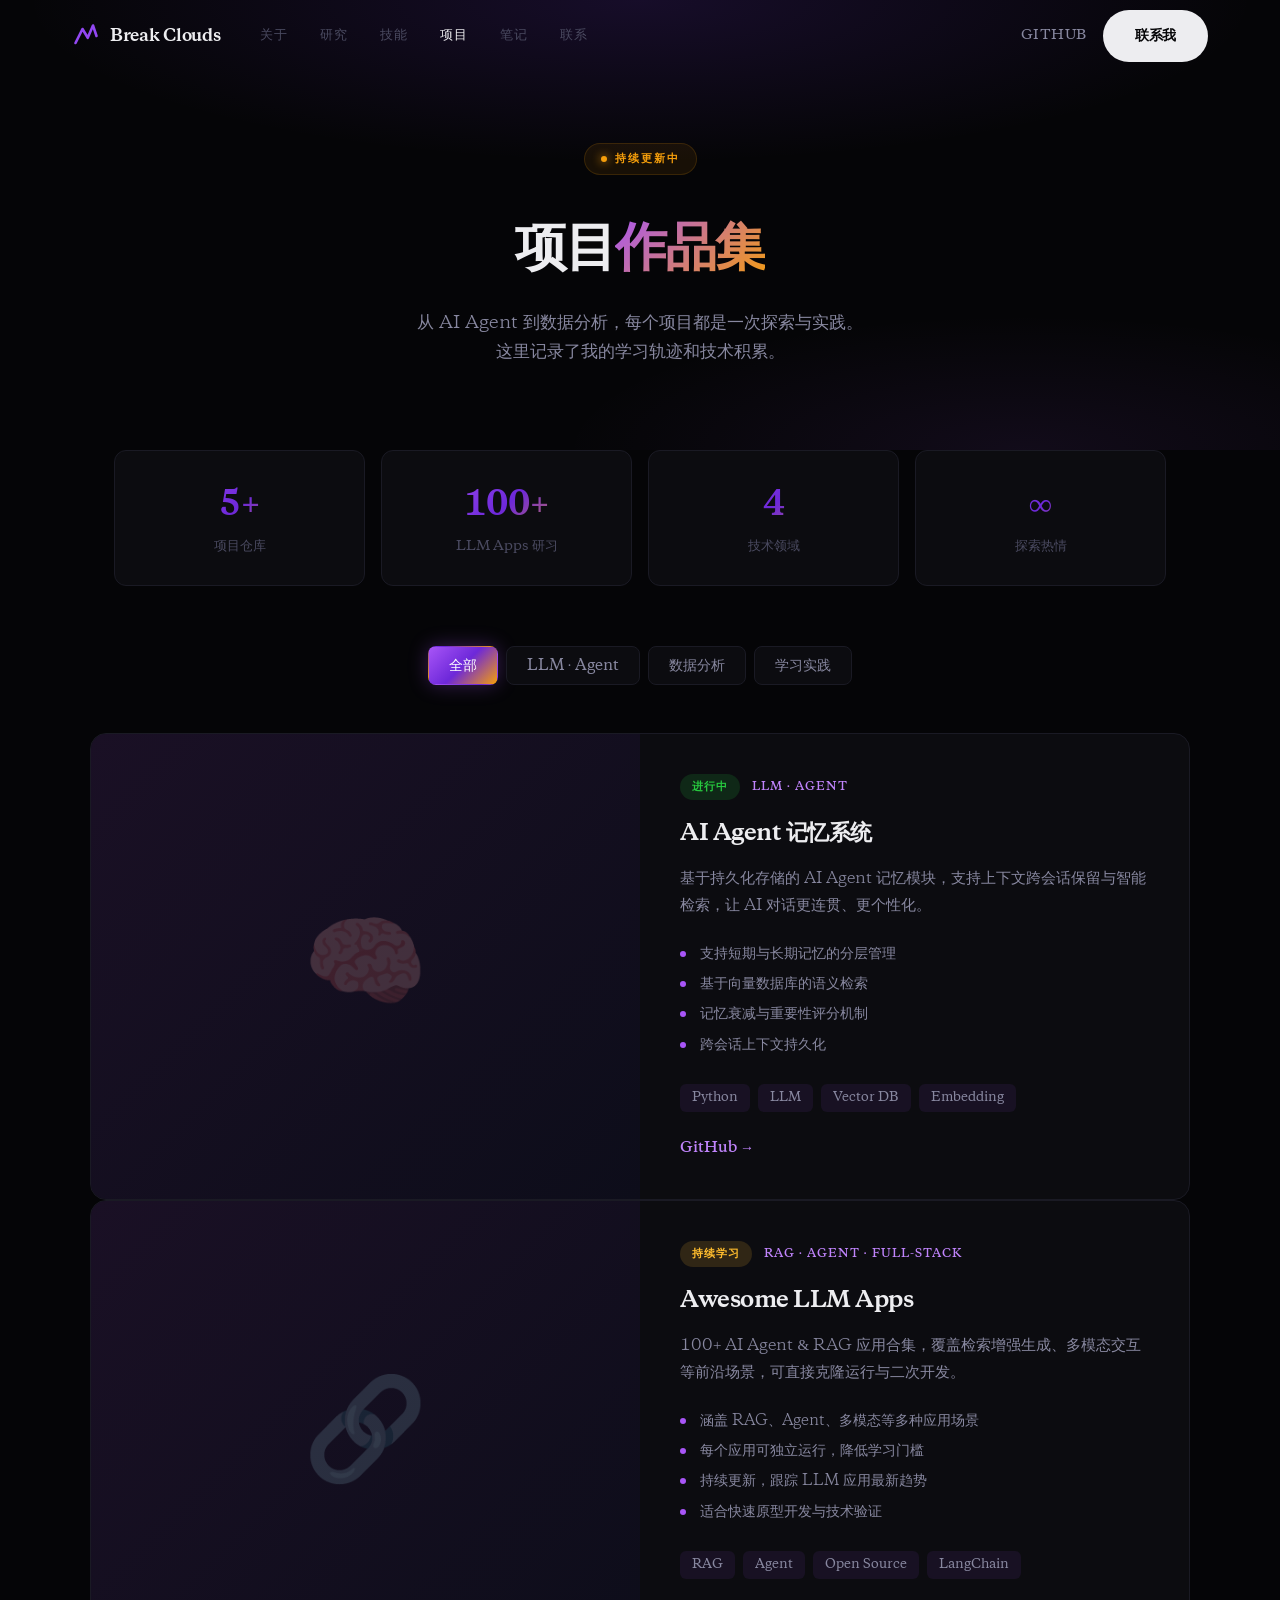
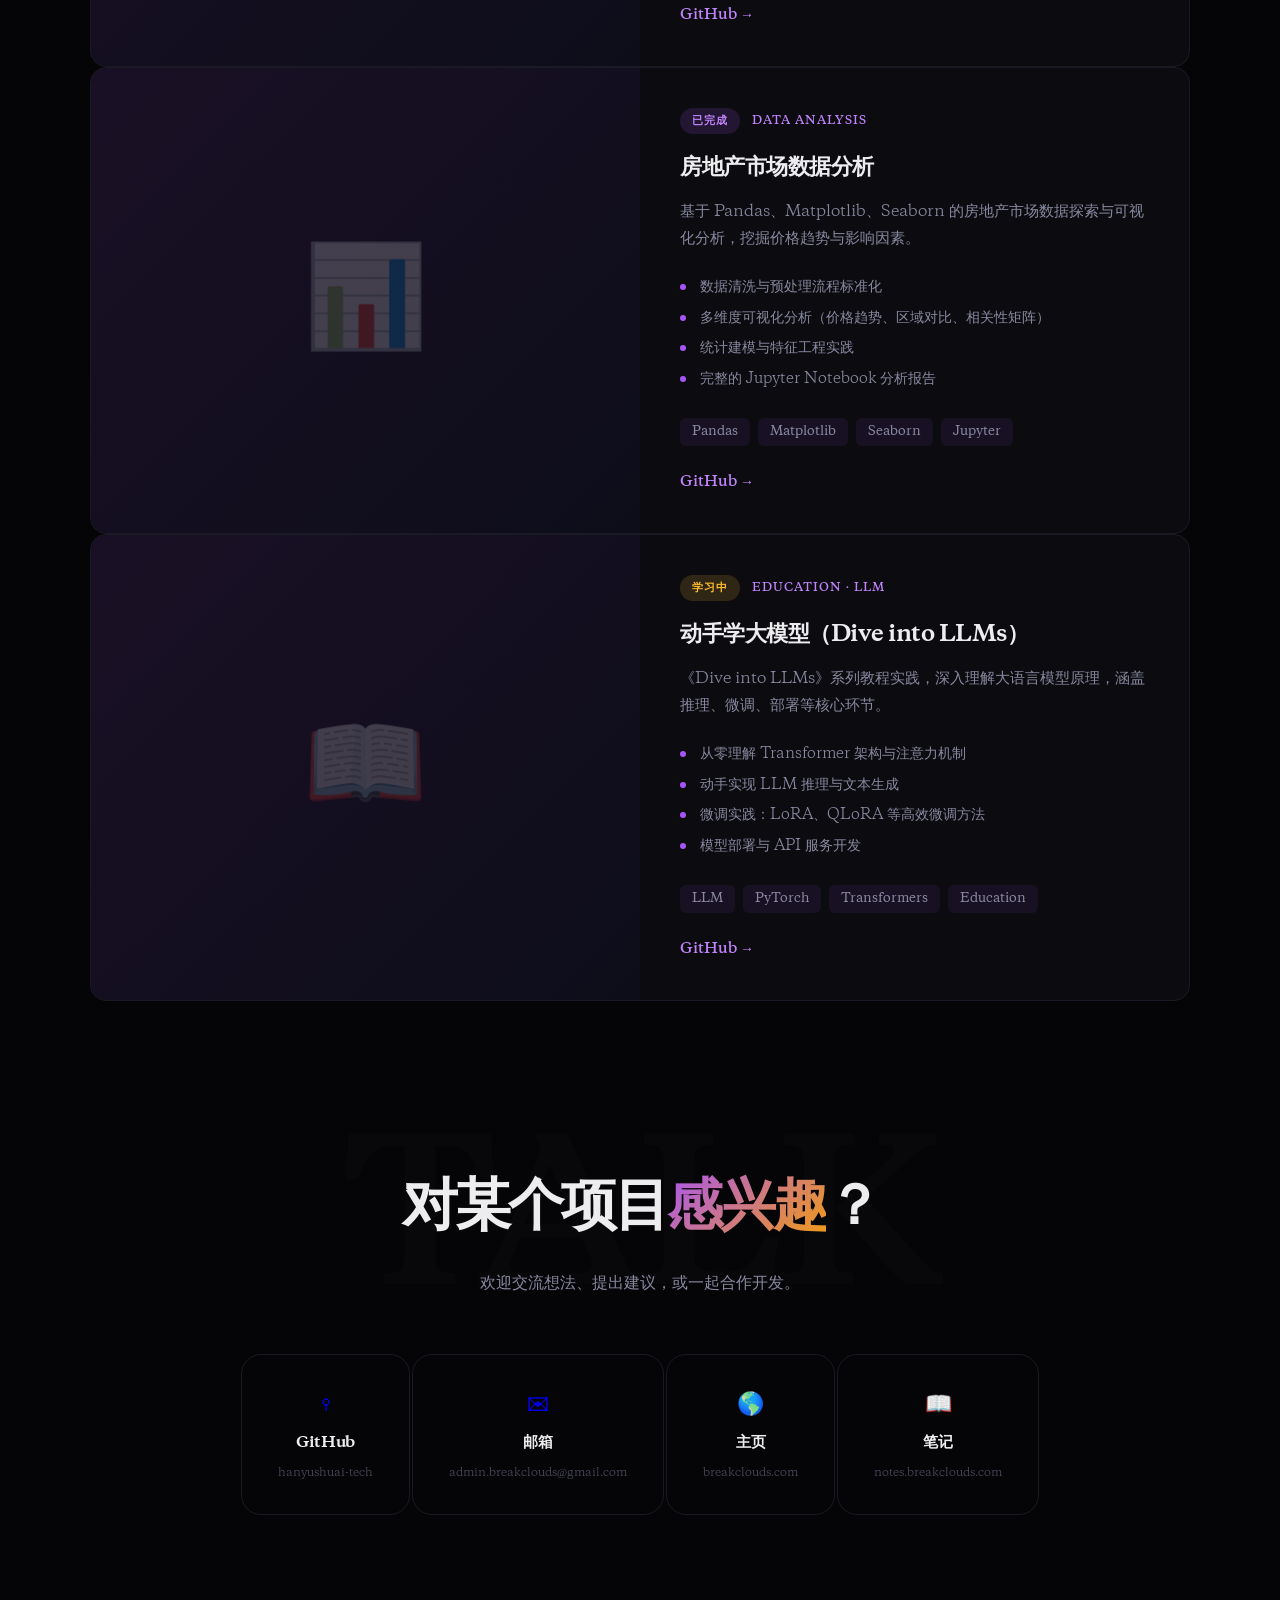
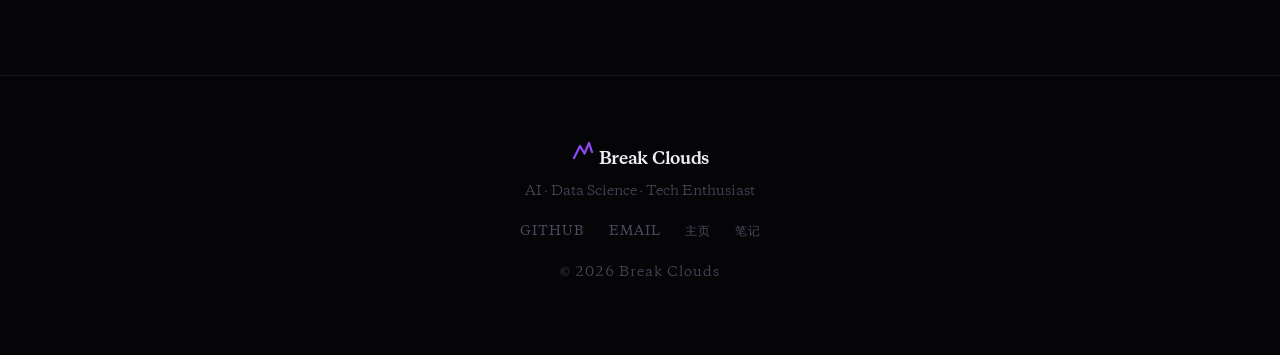
==== commit 2567cb3c: "更新联系邮箱为 admin.breakclouds@gmail.com" ====
--- a/projects.html
+++ b/projects.html
@@ -357,10 +357,10 @@
         <span>GitHub</span>
         <small>hanyushuai-tech</small>
       </a>
-      <a href="mailto:kings.land.no1@gmail.com" class="contact-link-item">
+      <a href="mailto:admin.breakclouds@gmail.com" class="contact-link-item">
         <span class="contact-icon">&#9993;</span>
         <span>邮箱</span>
-        <small>kings.land.no1@gmail.com</small>
+        <small>admin.breakclouds@gmail.com</small>
       </a>
       <a href="https://breakclouds.com" class="contact-link-item">
         <span class="contact-icon">&#127758;</span>
@@ -388,7 +388,7 @@
     <p>AI · Data Science · Tech Enthusiast</p>
     <div class="footer-social">
       <a href="https://github.com/hanyushuai-tech" target="_blank" rel="noopener">GitHub</a>
-      <a href="mailto:kings.land.no1@gmail.com">Email</a>
+      <a href="mailto:admin.breakclouds@gmail.com">Email</a>
       <a href="index.html">主页</a>
       <a href="https://notes.breakclouds.com" target="_blank" rel="noopener">笔记</a>
     </div>
@@ -408,7 +408,6 @@
   var hamburger = document.getElementById('hamburger');
   var overlay = document.getElementById('mobileOverlay');
   var body = document.body;
-  var navbar = document.getElementById('navbar');
   var overlayLinks = overlay.querySelectorAll('.mobile-nav-link, .mobile-cta');
 
   function openMenu() {
@@ -433,15 +432,6 @@
     if (e.target === overlay) closeMenu();
   });
 
-  // ── Nav Scroll State ────────────────────────────
-  window.addEventListener('scroll', function() {
-    if (window.scrollY > 40) {
-      navbar.classList.add('scrolled');
-    } else {
-      navbar.classList.remove('scrolled');
-    }
-  }, { passive: true });
-
   // ── Scroll-to-Top Button ────────────────────────
   var scrollBtn = document.getElementById('scrollTop');
   window.addEventListener('scroll', function() {
@@ -450,25 +440,27 @@
     } else {
       scrollBtn.classList.remove('visible');
     }
-  }, { passive: true });
+  });
   scrollBtn.addEventListener('click', function() {
     window.scrollTo({ top: 0, behavior: 'smooth' });
   });
 
   // ── Scroll Reveal ───────────────────────────────
   var revealEls = document.querySelectorAll('.reveal');
+  var observer;
   if ('IntersectionObserver' in window) {
-    var observer = new IntersectionObserver(function(entries) {
+    observer = new IntersectionObserver(function(entries) {
       entries.forEach(function(entry) {
         if (entry.isIntersecting) {
           entry.target.classList.add('revealed');
           observer.unobserve(entry.target);
         }
       });
-    }, { threshold: 0.1, rootMargin: '0px 0px -60px 0px' });
+    }, { threshold: 0.15, rootMargin: '0px 0px -40px 0px' });
     revealEls.forEach(function(el) { observer.observe(el); });
   } else {
-    revealEls.forEach(function(el) { el.classList.add('revealed'); });
+    revealEls.forEach(function(el) { el.classList.add('revealed'); }
+    );
   }
 
   // ── Filter Tabs ─────────────────────────────────
--- a/style.css
+++ b/style.css
@@ -34,6 +34,10 @@
   --text-muted: #4a4a60;
   --ease: cubic-bezier(0.16, 1, 0.3, 1);
   --ease-spring: cubic-bezier(0.34, 1.56, 0.64, 1);
+  --gradient-1: linear-gradient(135deg, var(--purple) 0%, #6d28d9 50%, var(--amber) 100%);
+  --purple-light: #c084fc;
+  --radius: 12px;
+  --radius-lg: 16px;
 }
 
 html { scroll-behavior: smooth; font-size: 16px; }
